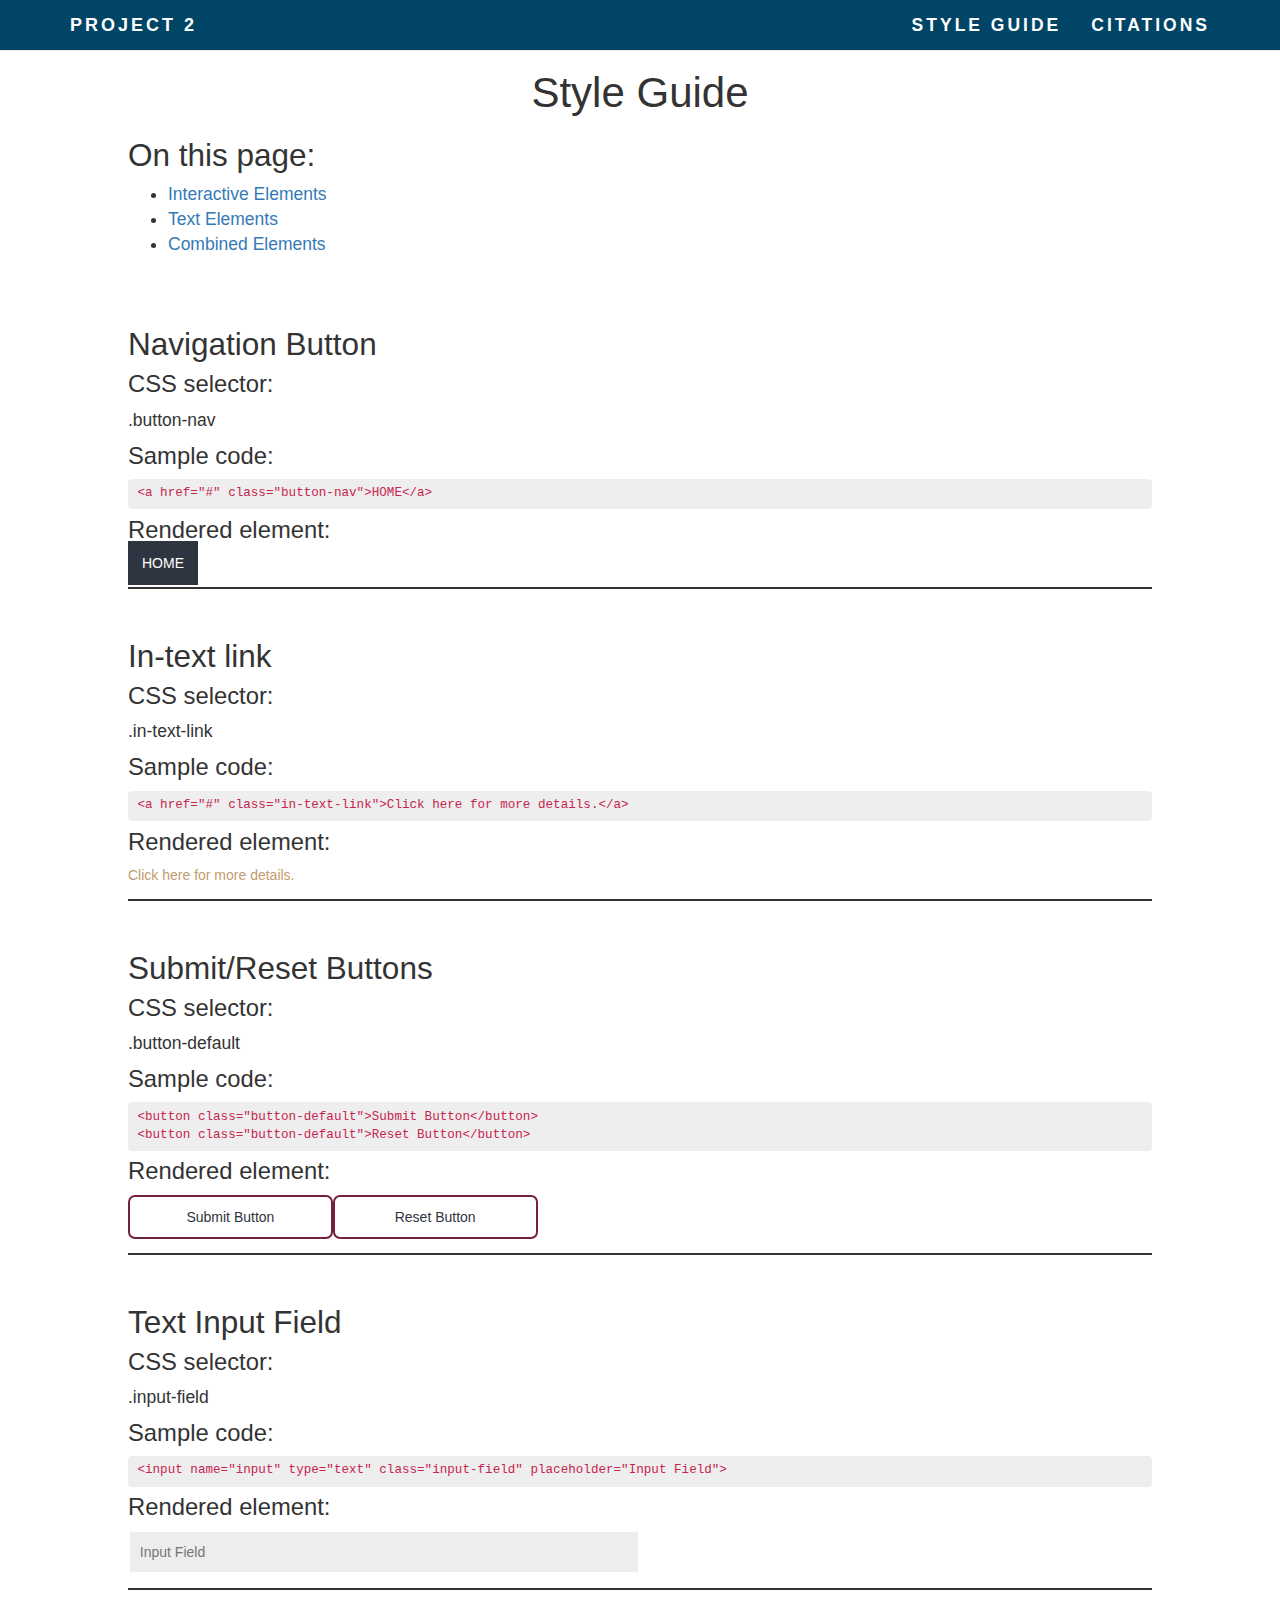
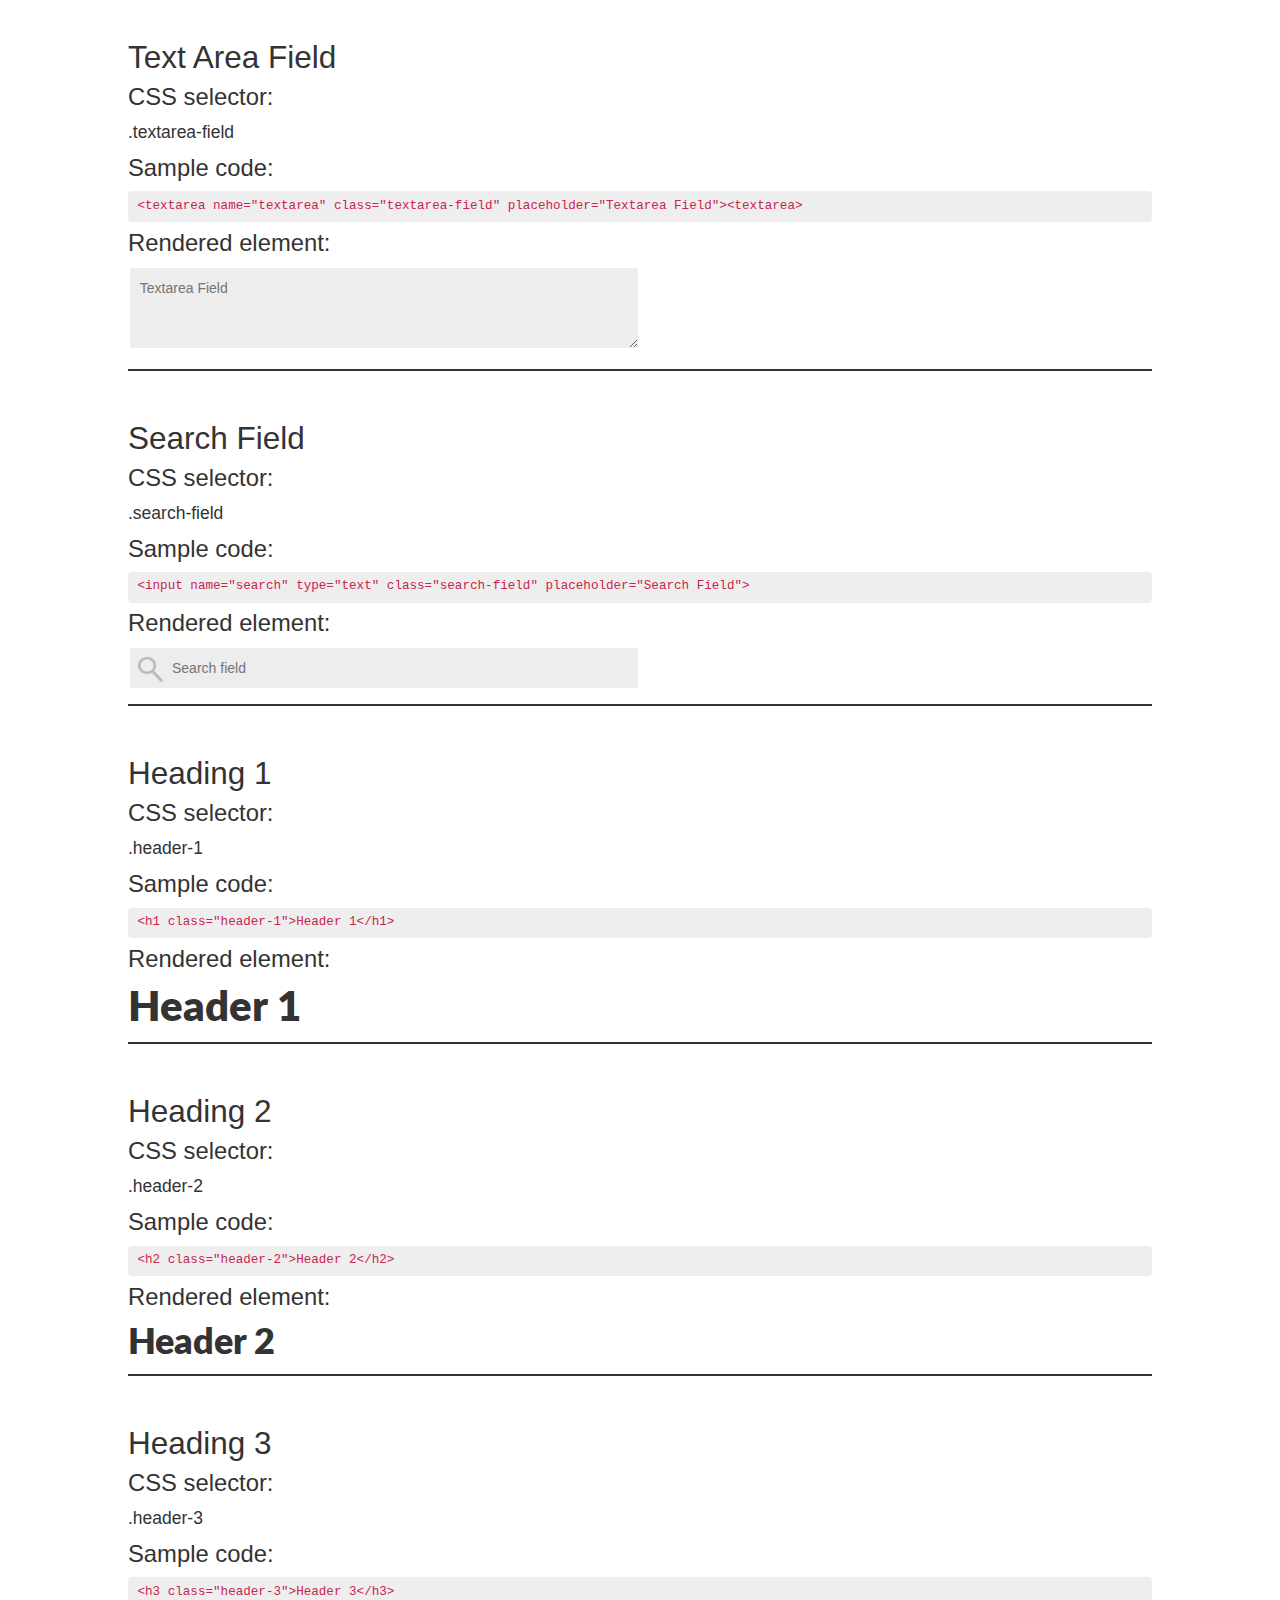
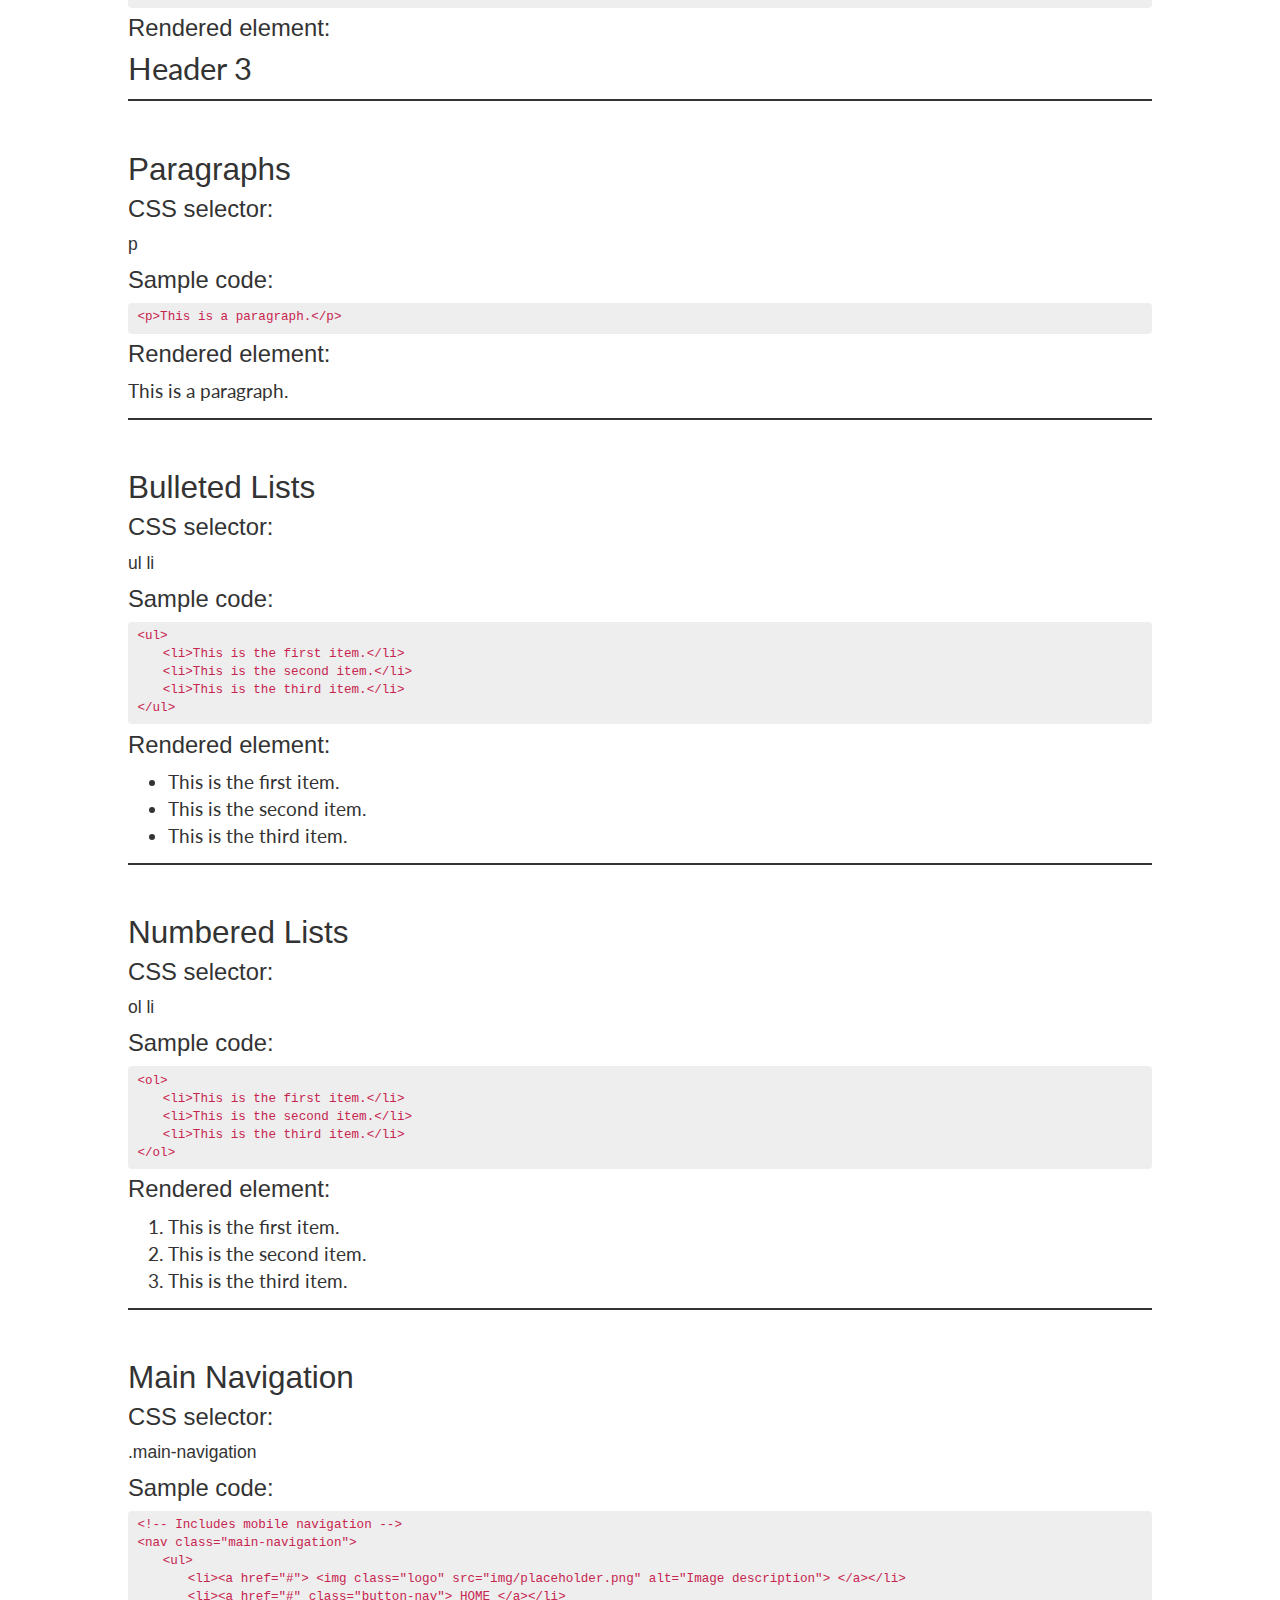
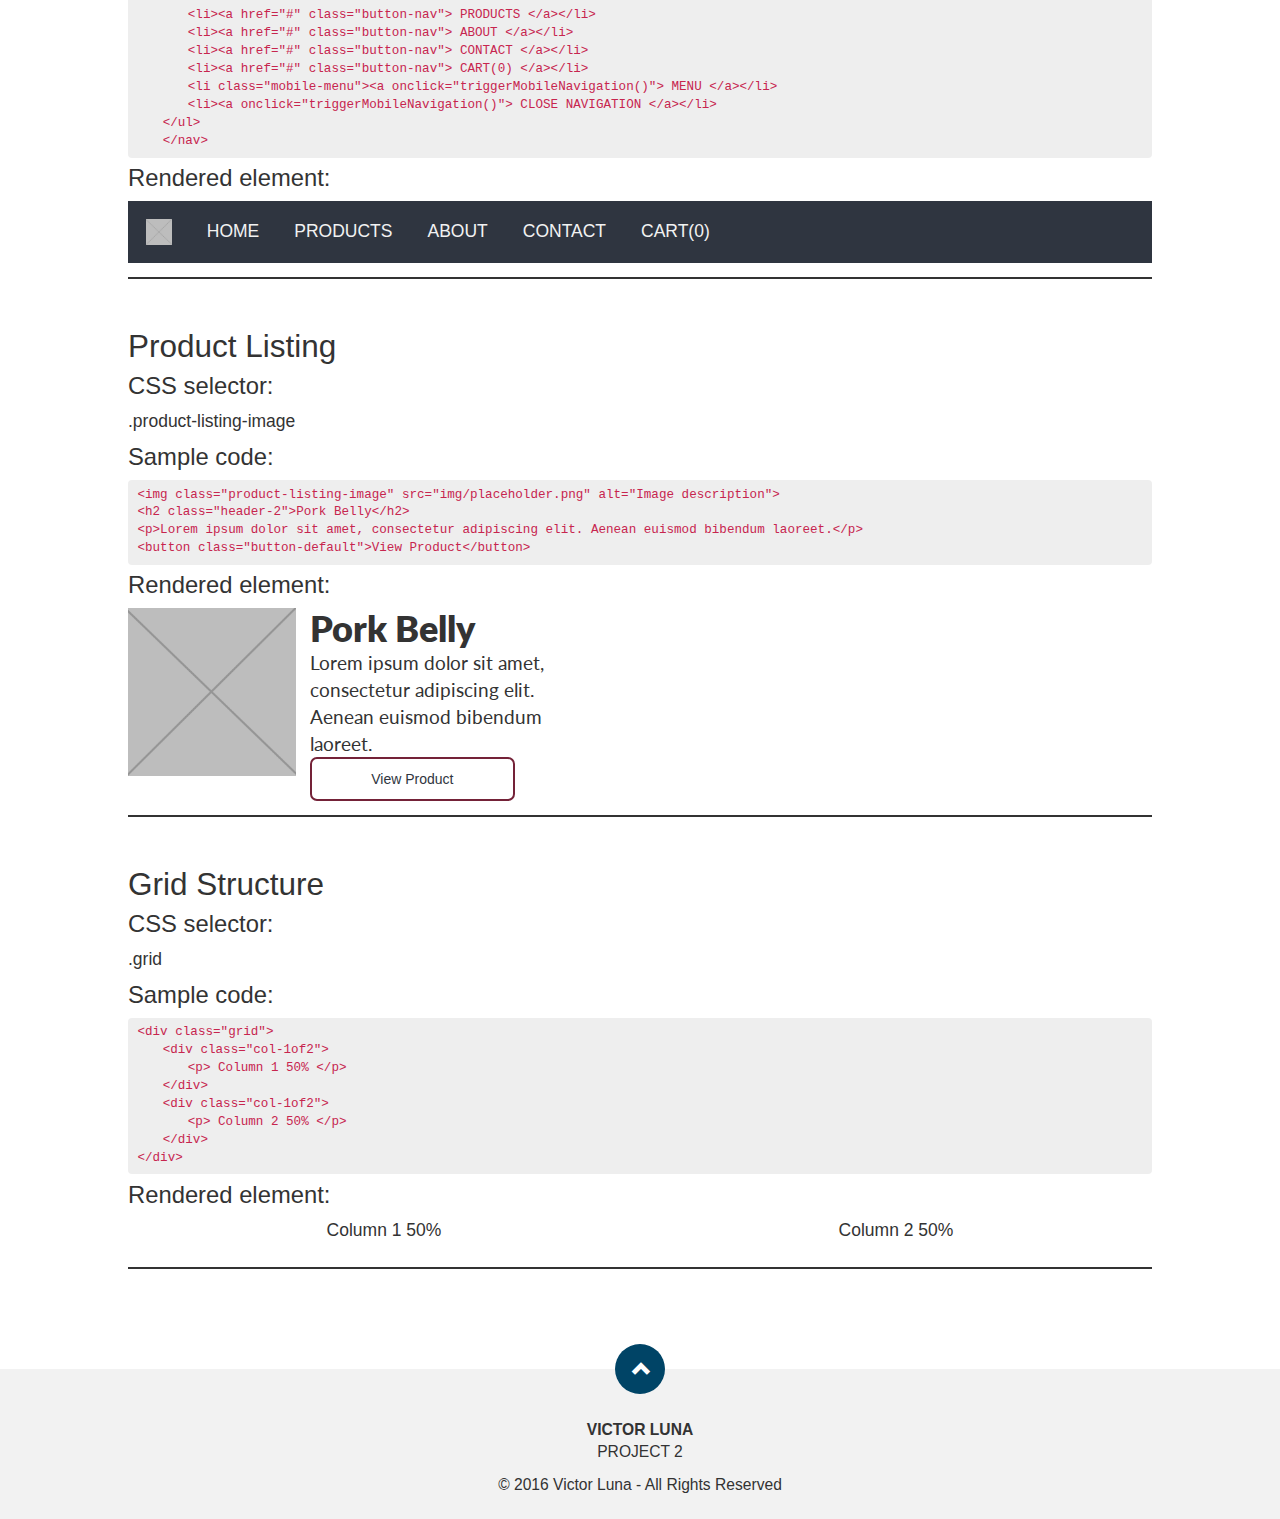
==== style-guide-and-citations/index.html @ 55d24f1a "Set up the environment + divide styleguide and citations from actual website" ====
<!DOCTYPE html>
<html lang="en">
    <head>
        <meta charset="UTF-8">
        <meta name="viewport" content="width=device-width, initial-scale=1.0">
        <meta name="description" content="Style Guide for IAT339 Project 1">
        <title> Project 1 | Style Guide </title>
        <link rel="shortcut icon" href="img/victor-luna.png">
        <meta http-equiv="X-UA-Compatible" content="IE=edge">
        <meta name="viewport" content="width=device-width, initial-scale=1">

        <link rel="stylesheet" href="css/normalize.css"> 
        <link rel="stylesheet" href="css/grid.css">
        <link rel="stylesheet" href="css/bootstrap.css">
        <link rel="stylesheet" href="css/bootstrap.min.css">
        <link rel="stylesheet" href="css/main.css">
        
        <link href='https://fonts.googleapis.com/css?family=Lato:400,300,800' rel='stylesheet' type='text/css'>
    </head>

    <body id="page-top" data-spy="scroll" data-target=".navbar-fixed-top">

        <nav class="navbar navbar-default navbar-fixed-top" id="slide-nav">
            <div class="container">
                <div class="navbar-header">
                    <a class="navbar-toggle"> 
                        <span class="icon-bar"></span>
                        <span class="icon-bar"></span>
                        <span class="icon-bar"></span>
                        <span class="icon-title">MENU</span>
                    </a>
                    <a class="navbar-brand" href="../index.html">PROJECT 2</a>
                </div>

                <div id="navigation">
                    <div id="slidemenu">
                        <ul class="nav navbar-nav navbar-right">
                            <li>
                                <a href="index.html">STYLE GUIDE</a>
                            </li>
                            <li>
                                <a href="citations.html">CITATIONS</a>
                            </li>
                        </ul>
                    </div>
                </div>
            </div>
        </nav>
        <h1 class="title"> Style Guide </h1>
        <section id="sub-navigation">
            <h2> On this page: </h2>
            <ul>
                <li> <a href="#interactive-elements" class="page-scroll">Interactive Elements</a> </li>
                <li> <a href="#text-elements" class="page-scroll">Text Elements</a> </li>
                <li> <a href="#combined-elements" class="page-scroll">Combined Elements</a> </li>
            </ul>
        </section>

         <!-- INTERACTIVE ELEMENTS SECTION // -->
        <section id="interactive-elements">

            <!-- Default Button styling section -->
            <section>
                <h2>Navigation Button</h2>
                <h3>CSS selector:</h3>
                <p>.button-nav</p>
                <h3>Sample code:</h3>
                <code>&lt;a href="#" class="button-nav"&gt;HOME&lt;/a&gt;</code>
                <h3>Rendered element:</h3>
                <a class="button-nav" href="#">HOME</a>
            </section>

            <section>
                <h2>In-text link</h2>
                <h3>CSS selector:</h3>
                <p>.in-text-link</p>
                <h3>Sample code:</h3>
                <code>&lt;a href="#" class="in-text-link"&gt;Click here for more details.&lt;/a&gt;</code>
                <h3>Rendered element:</h3>
                <a href="" class="in-text-link">Click here for more details.</a>
            </section>

            <section>
                <h2>Submit/Reset Buttons</h2>
                <h3>CSS selector:</h3>
                <p>.button-default</p>
                <h3>Sample code:</h3>
                <code>&lt;button class="button-default"&gt;Submit Button&lt;/button&gt;<br>
                &lt;button class="button-default"&gt;Reset Button&lt;/button&gt;</code>
                <h3>Rendered element:</h3>
                <button class="button-default">Submit Button</button><button class="button-default">Reset Button</button>
            </section>

            <section>
                <h2>Text Input Field</h2>
                <h3>CSS selector:</h3>
                <p>.input-field</p>
                <h3>Sample code:</h3>
                <code>&lt;input name="input" type="text" class="input-field" placeholder="Input Field"&gt;</code>
                <h3>Rendered element:</h3>
                <input type="text" class="input-field" placeholder="Input Field" />
            </section>

            <section>
                <h2>Text Area Field</h2>
                <h3>CSS selector:</h3>
                <p>.textarea-field</p>
                <h3>Sample code:</h3>
                <code>&lt;textarea name="textarea" class="textarea-field" placeholder="Textarea Field"&gt;&lt;textarea&gt;</code>
                <h3>Rendered element:</h3>
                <textarea class="textarea-field" id="comment" placeholder="Textarea Field"></textarea>
            </section>
            
            <section>
                <h2>Search Field</h2>
                <h3>CSS selector:</h3>
                <p>.search-field</p>
                <h3>Sample code:</h3>
                <code>&lt;input name="search" type="text" class="search-field" placeholder="Search Field"&gt;</code>
                <h3>Rendered element:</h3>
                <input class="search-field" type="text" name="search" placeholder="Search field">
            </section>
        </section>
        <!-- // INTERACTIVE ELEMENTS SECTION -->

        <!-- TEXT ELEMENTS SECTION // -->
        <section id="text-elements">
            <section>
                <h2>Heading 1</h2>
                <h3>CSS selector:</h3>
                <p>.header-1</p>
                <h3>Sample code:</h3>
                <code>&lt;h1 class="header-1"&gt;Header 1&lt;/h1&gt;</code>
                <h3>Rendered element:</h3>
                <h1 class="header-1">Header 1</h1>
            </section>
            
            <section>
                <h2>Heading 2</h2>
                <h3>CSS selector:</h3>
                <p>.header-2</p>
                <h3>Sample code:</h3>
                <code>&lt;h2 class="header-2"&gt;Header 2&lt;/h2&gt;</code>
                <h3>Rendered element:</h3>
                <h2 class="header-2">Header 2</h2>
            </section>
            
            <section>
                <h2>Heading 3</h2>
                <h3>CSS selector:</h3>
                <p>.header-3</p>
                <h3>Sample code:</h3>
                <code>&lt;h3 class="header-3"&gt;Header 3&lt;/h3&gt;</code>
                <h3>Rendered element:</h3>
                <h3 class="header-3">Header 3</h3>
            </section>

            <section>
                <h2>Paragraphs</h2>
                <h3>CSS selector:</h3>
                <p>p</p>
                <h3>Sample code:</h3>
                <code>&lt;p&gt;This is a paragraph.&lt;/p&gt;</code>
                <h3>Rendered element:</h3>
                <p class="p">This is a paragraph.</p>
            </section>

            <section>
                <h2>Bulleted Lists</h2>
                <h3>CSS selector:</h3>
                <p>ul li</p>
                <h3>Sample code:</h3>
                <code>&lt;ul&gt;<br><span class="indentation"></span>&lt;li&gt;This is the first item.&lt;/li&gt;<br>
                <span class="indentation"></span>&lt;li&gt;This is the second item.&lt;/li&gt;<br>
                <span class="indentation"></span>&lt;li&gt;This is the third item.&lt;/li&gt;<br>&lt;/ul&gt;</code>
                <h3>Rendered element:</h3>
                <ul class="ul">
                    <li>This is the first item.</li>
                    <li>This is the second item.</li>
                    <li>This is the third item.</li>
                </ul>
            </section>

            <section>
                <h2>Numbered Lists</h2>
                <h3>CSS selector:</h3>
                <p>ol li</p>
                <h3>Sample code:</h3>
                <code>&lt;ol&gt;<br><span class="indentation"></span>&lt;li&gt;This is the first item.&lt;/li&gt;<br>
                <span class="indentation"></span>&lt;li&gt;This is the second item.&lt;/li&gt;<br>
                <span class="indentation"></span>&lt;li&gt;This is the third item.&lt;/li&gt;<br>&lt;/ol&gt;</code>
                <h3>Rendered element:</h3>
                <ol class="ol">
                    <li>This is the first item.</li>
                    <li>This is the second item.</li>
                    <li>This is the third item.</li>
                </ol>
            </section>
        </section>
        <!-- // TEXT ELEMENTS SECTION -->

        <!-- COMBINED ELEMENTS SECTION // -->
        <section id="combined-elements">
            <section>
                <h2>Main Navigation</h2>
                <h3>CSS selector:</h3>
                <p>.main-navigation</p>
                <h3>Sample code:</h3>
                <code>
                    &lt;!-- Includes mobile navigation --&gt;<br>
                    &lt;nav class="main-navigation"&gt;<br>
                    <span class="indentation"></span>&lt;ul&gt;<br>
                    <span class="indentation"></span><span class="indentation"></span>&lt;li&gt;&lt;a href="#"&gt; &lt;img class="logo" src="img/placeholder.png" alt="Image description"&gt; &lt;/a&gt;&lt;/li&gt;<br>
                    <span class="indentation"></span><span class="indentation"></span>&lt;li&gt;&lt;a href="#" class="button-nav"&gt; HOME &lt;/a&gt;&lt;/li&gt;<br>
                    <span class="indentation"></span><span class="indentation"></span>&lt;li&gt;&lt;a href="#" class="button-nav"&gt; PRODUCTS &lt;/a&gt;&lt;/li&gt;<br>
                    <span class="indentation"></span><span class="indentation"></span>&lt;li&gt;&lt;a href="#" class="button-nav"&gt; ABOUT &lt;/a&gt;&lt;/li&gt;<br>
                    <span class="indentation"></span><span class="indentation"></span>&lt;li&gt;&lt;a href="#" class="button-nav"&gt; CONTACT &lt;/a&gt;&lt;/li&gt;<br>
                    <span class="indentation"></span><span class="indentation"></span>&lt;li&gt;&lt;a href="#" class="button-nav"&gt; CART(0) &lt;/a&gt;&lt;/li&gt;<br>
                    <span class="indentation"></span><span class="indentation"></span>&lt;li class="mobile-menu"&gt;&lt;a onclick="triggerMobileNavigation()"&gt; MENU &lt;/a&gt;&lt;/li&gt;<br>
                    <span class="indentation"></span><span class="indentation"></span>&lt;li&gt;&lt;a onclick="triggerMobileNavigation()"&gt; CLOSE NAVIGATION &lt;/a&gt;&lt;/li&gt;<br>
                    <span class="indentation"></span>&lt;/ul&gt;<br>
                    <span class="indentation"></span>&lt;/nav&gt;
                </code>
                <h3>Rendered element:</h3>
                <nav class="main-navigation">
                    <ul>
                        <li><a href="#"><img class="logo" src="img/placeholder.png" alt="Grey box with cross in the middle showing that it is a placeholder image"></a></li>
                        <li><a href="#">HOME</a></li>
                        <li><a href="#">PRODUCTS</a></li>
                        <li><a href="#">ABOUT</a></li>
                        <li><a href="#">CONTACT</a></li>
                        <li><a href="#">CART(0)</a></li>
                        <li class="mobile-menu"><a onclick="triggerMobileNavigation()">MENU</a></li>
                        <li><a onclick="triggerMobileNavigation()">CLOSE NAVIGATION</a></li>
                    </ul>
                </nav>
            </section>

            <section>
                <h2>Product Listing</h2>
                <h3>CSS selector:</h3>
                <p>.product-listing-image </p>
                <h3>Sample code:</h3>
                <code>
                &lt;img class="product-listing-image" src="img/placeholder.png" alt="Image description"&gt;<br>
                &lt;h2 class="header-2"&gt;Pork Belly&lt;/h2&gt;<br>
                &lt;p&gt;Lorem ipsum dolor sit amet, consectetur adipiscing elit. Aenean euismod bibendum laoreet.&lt;/p&gt;<br>
                &lt;button class="button-default"&gt;View Product&lt;/button&gt;
                </code>
                <h3>Rendered element:</h3>
                <img class="product-listing-image" src="img/placeholder.png" alt="Grey box with cross in the middle showing that it is a placeholder image">
                <h2 class="header-2">Pork Belly</h2>
                <p class="p">Lorem ipsum dolor sit amet, consectetur adipiscing elit. Aenean euismod bibendum laoreet.</p>
                <button class="button-default">View Product</button>
            </section>

            <section>
                <h2>Grid Structure</h2>
                <h3>CSS selector:</h3>
                <p>.grid </p>
                <h3>Sample code:</h3>
                <code>
                    &lt;div class="grid"&gt;<br>
                    <span class="indentation"></span>&lt;div class="col-1of2"&gt;<br>
                    <span class="indentation"></span><span class="indentation"></span>&lt;p&gt; Column 1 50% &lt;/p&gt;<br>
                    <span class="indentation"></span>&lt;/div&gt;<br>
                    <span class="indentation"></span>&lt;div class="col-1of2"&gt;<br>
                    <span class="indentation"></span><span class="indentation"></span>&lt;p&gt; Column 2 50% &lt;/p&gt;<br>
                    <span class="indentation"></span>&lt;/div&gt;<br>
                    &lt;/div&gt;
                </code>
                <h3>Rendered element:</h3>
                <div class="grid">
                    <div class="col-1of2">
                        <p> Column 1 50% </p>
                    </div>
                    <div class="col-1of2">
                        <p> Column 2 50% </p>
                    </div>
                </div>
            </section>

        </section>
        <!-- // COMBINED ELEMENTS SECTION -->

        <footer>
            <a class="page-scroll" href="#page-top"><div class="round-button-circle round-button"><span class="glyphicon glyphicon-chevron-right" aria-hidden="true"></span></div></a>

            <p><strong>VICTOR LUNA</strong> <br>PROJECT 2</p> 
            <p>© 2016 Victor Luna - All Rights Reserved</p>
        </footer>
        
        <script src="lib/jquery-2.2.3.min.js"></script>
        <script src="lib/bootstrap.js"></script>
        <script src="lib/bootstrap.min.js"></script>
        <script src="lib/jquery.easing.min.js"></script>
        <script src='js/script.js'></script>
    </body>
</html>
---- style-guide-and-citations/css/grid.css ----
.grid:after {
	content: " ";
	display: block;
	clear: both;
}

*, *.after, *.before {
	-webkit-box-sizing: border-box;
	-ms-box-sizing: border-box;
	-moz-box-sizing: border-box;
	-o-box-sizing: border-box;
	box-sizing: border-box;
}

[class^='col-'] {
	float: left;
	padding: 0;
	text-align: center;
}

.col-1of2 {
	width: 50%;
}

.col-1of3 {
	width: 33.3%;
}

.col-2of3 {
	width: 66.7%;
}

.col-1of5 {
	width: 20%;
}
---- style-guide-and-citations/css/main.css ----
body {
    width: 100%;
    height: 100%;
}

html {
    width: 100%;
    height: 100%;
}

img {
    margin-right: 5%;
    margin-left: 5%;
    width: 90%;
    height: auto;
    cursor: -moz-zoom-in; 
    cursor: -webkit-zoom-in; 
    cursor: zoom-in;
    margin-bottom: 20px;
}

h1 {
    font-size: 3em;
}

h2 {
    font-size: 2.25em;
    margin-top: 0.7em;
    margin-bottom: .3em;
}

h3 {
    font-size: 1.7em;
    margin-top: 0;
    text-align: left;
}

p, ol, ul{
    font-size: 1.25em;
}

section:not([id]) {
    margin: 1em 0;
    padding: 1em 0;
    border-bottom: 0.15em solid #333;
}

section code {
    background-color: #EEE;
    padding: 0.5em 0.75em;
    margin-bottom: .6em;
    display: block;
}

.indentation {
    padding-left: 2em
}

.title {
    padding-top: 50px;
    text-align: center;
}

/* 
===================================================
=================== NAVIGATION ====================
===================================================
*/
#navigation {
    padding: 0;
}

.navbar {
    margin: 0;
    font-weight: 700;
    letter-spacing: 3px;
    background: #004466;
}

.navbar-default .navbar-brand, .navbar-default .navbar-brand:visited, .navbar-default .navbar-brand:focus  {
    color: white;
}

.navbar-default .navbar-brand:hover {
    color: #00cc99; 
}

.navbar-default .navbar-nav > li > a, .navbar-default .navbar-nav > li > a:visited, .navbar-default .navbar-nav > li > a:focus {
    color: white;
}

.navbar-default .navbar-nav > li > a:hover {
    color: #00cc99; 
}

.navbar-default .navbar-nav > .active > a, .navbar-default .navbar-nav > .active > a:focus, .navbar-default .navbar-nav > .active > a:hover {
    background: #004466;
    color: #00cc99;
}

/* == Responsive nav == */
#slide-nav .navbar-toggle {
    cursor: pointer;
    line-height: 0;
    margin: 0;
    float: left;
    width: 30px;
    height: 40px;
    padding: 15px 0 0 0;
    border: 0;
    background: transparent;
}
#slide-nav .navbar-toggle > .icon-bar {
    width: 100%;
    display: block;
    height: 3px;
    margin: 5px 0 0 0;
    background: white; 
}

.navbar-toggle .icon-bar {
    position: relative;
    margin-left: 50px;
    transition: all 500ms ease-in-out;
}

.navbar-toggle .icon-title {
    position: relative;
    top: 0px;
    color: white;
    font-size: 7px;
}

.navbar-toggle .icon-bar:nth-of-type(1) {
    top: -5px;
}

.navbar-toggle .icon-bar:nth-of-type(2) {
    top: -5px;
    visibility: visible;
    transition: opacity .5s ease-in-out;
}

.navbar-toggle .icon-bar:nth-of-type(3) {
    top: -5px;
}

.navbar-toggle.active .icon-bar:nth-of-type(1) {
    top: 6px;
    transform: rotate(45deg);
}

.navbar-toggle.active .icon-bar:nth-of-type(2) {
    opacity: 0;
}

.navbar-toggle.active .icon-bar:nth-of-type(3) {
    top: -10px;
    transform: rotate(-45deg);
}

/* 
===================================================
============= SUBNAVIGATION SECTION ===============
===================================================
*/
#sub-navigation {
    width: 80%;
    background: #fff;
    margin-right: 10%;
    margin-left: 10%;
}

/* 
===================================================
========== INTERACTIVE ELEMENTS SECTION ===========
===================================================
*/
#interactive-elements {
    width: 80%;
    padding-top: 10px;
    background: #fff;
    margin-right: 10%;
    margin-left: 10%;
}

.button-nav {
    width: 20%;
    cursor: pointer;
    background-color: #2f3540;
    color: white;
    font-size: 1em;
    padding: 1em;
    text-decoration: none;
    -webkit-transition: all .5s ease-in-out;
    -moz-transition: all 0.5s ease-in-out;
    -o-transition: all 0.5s ease-in-out;
    transition: all 0.5s ease-in-out;
}

.button-nav:hover {
    text-decoration: none;
    cursor: pointer;
    background-color: #6d7179;
    color: white;
    -webkit-transition: all .5s ease-in-out;
    -moz-transition: all 0.5s ease-in-out;
    -o-transition: all 0.5s ease-in-out;
    transition: all 0.5s ease-in-out;
}

.button-default {
    width: 20%;
    border: #742238 solid 2px;
    cursor: pointer;
    background-color: white;
    color: #2f3540;
    font-size: 14px;
    padding-top: 10px;
    padding-bottom: 10px;
    font-weight: 500;
    text-decoration: none;
    -webkit-border-radius: 7px;
    -moz-border-radius: 7px;
    -ms-border-radius: 7px;
    -o-border-radius: 7px;
    border-radius: 7px;
    -webkit-transition: all .5s ease-in-out;
    -moz-transition: all 0.5s ease-in-out;
    -o-transition: all 0.5s ease-in-out;
    transition: all 0.5s ease-in-out;
}

.button-default:hover {
    text-decoration: none;
    cursor: pointer;
    background-color: #742238;
    color: white;
    -webkit-transition: all .5s ease-in-out;
    -moz-transition: all 0.5s ease-in-out;
    -o-transition: all 0.5s ease-in-out;
    transition: all 0.5s ease-in-out;
}

.in-text-link {
    color: #c29c6e;
}

.in-text-link:hover {
    color: #876d4d;
    text-decoration: none;
}

.in-text-link:active, .in-text-link:focus {
    color: #c29c6e;
}

.input-field {
    color: #6b6b6b;
    font-weight:500;
    font-size: 1em;
    background-color: #ededed;
    padding: .7em;
    width: 50%;
    -webkit-box-sizing: border-box;
    -moz-box-sizing: border-box;
    -ms-box-sizing: border-box;
    -o-box-sizing: border-box;
    box-sizing: border-box;
    border: .2em solid white;
    -webkit-transition: all .3s ease-in-out;
    -moz-transition: all 0.3s ease-in-out;
    -o-transition: all 0.3s ease-in-out;
    transition: all 0.3s ease-in-out;
}

.input-field:focus, .input-field:hover {
    background-color: #fff;
    box-shadow: none;
    border: .2em solid #742238;
    color: #6b6b6b;
    outline: none;
    -webkit-transition: all .3s ease-in-out;
    -moz-transition: all 0.3s ease-in-out;
    -o-transition: all 0.3s ease-in-out;
    transition: all 0.3s ease-in-out;
}

.textarea-field {
    color: #6b6b6b;
    font-weight:500;
    font-size: 1em;
    background-color: #ededed;
    padding: .7em;
    width: 50%;
    height: 6em;
    resize:vertical;
    -webkit-box-sizing: border-box;
    -moz-box-sizing: border-box;
    -ms-box-sizing: border-box;
    -o-box-sizing: border-box;
    box-sizing: border-box;
    border: .2em solid white;
    -webkit-transition: all .3s ease-in-out;
    -moz-transition: all 0.3s ease-in-out;
    -o-transition: all 0.3s ease-in-out;
    transition: all 0.3s ease-in-out;
}

.textarea-field:focus, .textarea-field:hover {
    background-color: #fff;
    box-shadow: none;
    border: .2em solid #742238;
    color: #6b6b6b;
    outline: none;
    -webkit-transition: all .3s ease-in-out;
    -moz-transition: all 0.3s ease-in-out;
    -o-transition: all 0.3s ease-in-out;
    transition: all 0.3s ease-in-out;
}

.search-field {
    width: 50%;
    -webkit-box-sizing: border-box;
    -moz-box-sizing: border-box;
    -ms-box-sizing: border-box;
    -o-box-sizing: border-box;
    box-sizing: border-box;
    border: .2em solid white;
    font-size: 1em;
    background-color: #ededed;
    background-image: url('../img/search-icon.png');
    background-size: 1.75em 1.75em;
    background-position: .6em .6em; 
    background-repeat: no-repeat;
    padding: .7em 3em;
    -webkit-transition: all .3s ease-in-out;
    -moz-transition: all 0.3s ease-in-out;
    -o-transition: all 0.3s ease-in-out;
    transition: all 0.3s ease-in-out;
}

.search-field:focus, .search-field:hover {
    background-color: #fff;
    box-shadow: none;
    border: .2em solid #742238;
    color: #6b6b6b;
    outline: none;
    -webkit-transition: all .3s ease-in-out;
    -moz-transition: all 0.3s ease-in-out;
    -o-transition: all 0.3s ease-in-out;
    transition: all 0.3s ease-in-out;
}

/* 
===================================================
============== TEXT ELEMENTS SECTION ==============
===================================================
*/
#text-elements {
    width: 80%;
    background: #fff;
    margin-right: 10%;
    margin-left: 10%;
}

.header-1 {
    text-align: left;
    font-family: 'Lato', serif;
    font-weight: 800;
    font-size: 3em;
    margin: 0;
}

.header-2 {
    text-align: left;
    font-family: 'Lato', serif;
    font-weight: 800;
    font-size: 2.6em;
    margin: 0;
}

.header-3 {
    text-align: left;
    font-family: 'Lato', serif;
    font-weight: 400;
    font-size: 2.2em;
    margin: 0;
}

.p {
    text-align: left;
    font-family: 'Lato', serif;
    font-weight: 400;
    font-size: 1.35em;
    margin: 0;
}

.ul, .ol {
    text-align: left;
    font-family: 'Lato', serif;
    font-weight: 400;
    font-size: 1.35em;
    margin: 0;
}

/* 
===================================================
=========== COMBINED ELEMENTS SECTION =============
===================================================
*/
#combined-elements {
    width: 80%;
    background: #fff;
    margin-right: 10%;
    margin-left: 10%;
}

.main-navigation ul{
    list-style-type: none;
    margin: 0;
    padding: 0;
    overflow: hidden;
    background-color: #2f3540;
}

.main-navigation ul li {
    float: left;
}

.main-navigation ul li a {
    display: inline-block;
    color: #f2f2f2;
    text-align: center;
    padding: 1em;
    text-decoration: none;
    -webkit-transition: all .5s ease-in-out;
    -moz-transition: all 0.5s ease-in-out;
    -o-transition: all 0.5s ease-in-out;
    transition: all 0.5s ease-in-out;
    font-size: 1em;
}

.main-navigation ul li:last-child {
    display: none;
}

.main-navigation ul li a:hover {
    background-color: #6d7179;
    -webkit-transition: all .5s ease-in-out;
    -moz-transition: all 0.5s ease-in-out;
    -o-transition: all 0.5s ease-in-out;
    transition: all 0.5s ease-in-out;
}

.main-navigation ul li.mobile-menu {
  display: none;
}

.logo {
    width: 1.5em;
    margin: 0;
    cursor: pointer;
}

.product-listing-image {
    margin-left: 0;
    margin-right: 1em;
    margin-bottom: 0;
    float: left;
    width: 12em;
}

#combined-elements .p {
    width: 25em;
}

/* 
===================================================
================== FONT SECTION ===================
===================================================
*/
#fonts {
    width: 80%;
    background: #fff;
    padding-top: 10px;
    margin-right: 10%;
    margin-left: 10%;
}

/* 
===================================================
===================== FOOTER ======================
===================================================
*/
footer {
    margin-top: 100px;
    background: #F2F2F2;
    padding-bottom: 1em;
    font-size: 1.25rem;
    text-align: center;
}

.round-button-circle {
    position: relative;
    top: -25px;
    display: inline-block;
    width: 50px;
    height: 50px;
    line-height: 48px;
    text-align: center; 
    font-size: 14px;
    color: #ffffff;
    background: #004466;
    -webkit-border-radius: 25px;
    -moz-border-radius: 25px;
    -o-border-radius: 25px;
    border-radius: 25px;
    z-index: 2;
}

.round-button-circle:hover {
    background: #006699;
}

footer .glyphicon {
    margin-top: 15px;
    display: inline-block;
    font-size: 20px;
    color: white;
    -webkit-transform: rotate(270deg);
    -moz-transform: rotate(270deg);
    -ms-transform: rotate(270deg);
    -o-transform: rotate(270deg);
    transform: rotate(270deg);
}

/* 
===================================================
================ RESPONSIVE LAYOUT ================
===================================================
*/
@media (max-width: 49em) { 
    .navbar {
        height: 60px;
        -webkit-transition: background .5s ease-in-out,padding .5s ease-in-out;
        -moz-transition: background .5s ease-in-out,padding .5s ease-in-out;
        transition: background .5s ease-in-out,padding .5s ease-in-out;
    }

    .navbar-toggle {
        display: inline-block;
        margin-right: 10px;
    }

    .navbar-default .navbar-brand {
        padding-top: 20px;
    }

    #slide-nav .container {
        margin: 0;
        padding: 0!important;
    }

    #slide-nav .navbar-header {
        margin: 0 auto;
        padding: 0 15px;
    }

    #slide-nav .navbar.slide-active {
        position: absolute;
        width: 50%;
        top: -1px;
        z-index: 1000;
    }

    #slide-nav #slidemenu {
        background: #004466;
        left: -100%;
        width: 50%;
        min-width: 0;
        position: absolute;
        padding-left: 0;
        z-index: 2;
        top: -8px;
        margin-top: 90px;
    }

    #slide-nav #slidemenu .navbar-nav {
        min-width: 0;
        width: 50%;
        margin: 0;
        position: fixed;
    }

    #slide-nav {
        border-top: 0
    }

    #slide-nav #navbar-height-col {
        position: fixed;
        top: 60px;
        height: 100%;
        width: 50%;
        left: -50%;
        background: #004466;
    }

    .main-navigation ul li:not(:first-child) {
        display: none;
    }

    .main-navigation ul li.mobile-menu {
        float: right;
        display: inline-block;
    }

    nav.main-navigation.responsive li.mobile-menu {
        position: absolute;
        right: 0;
        top: 0;
    }

    nav.main-navigation.mobile-navigation {
        position: relative;
    }

    nav.main-navigation.mobile-navigation li {
        float: none;
        display: inline;
    }

    nav.main-navigation.mobile-navigation li a {
        display: block;
        text-align: left;
    }

    nav.main-navigation.mobile-navigation li:nth-of-type(7) {
        display: none;
    }

    nav.main-navigation.mobile-navigation li:last-child {
        display: block;
    }
}

@media (max-width: 35em) { 
    #combined-elements .p {
        width: 100%;
    }
    .button-default {
        width: 50%
    }
}
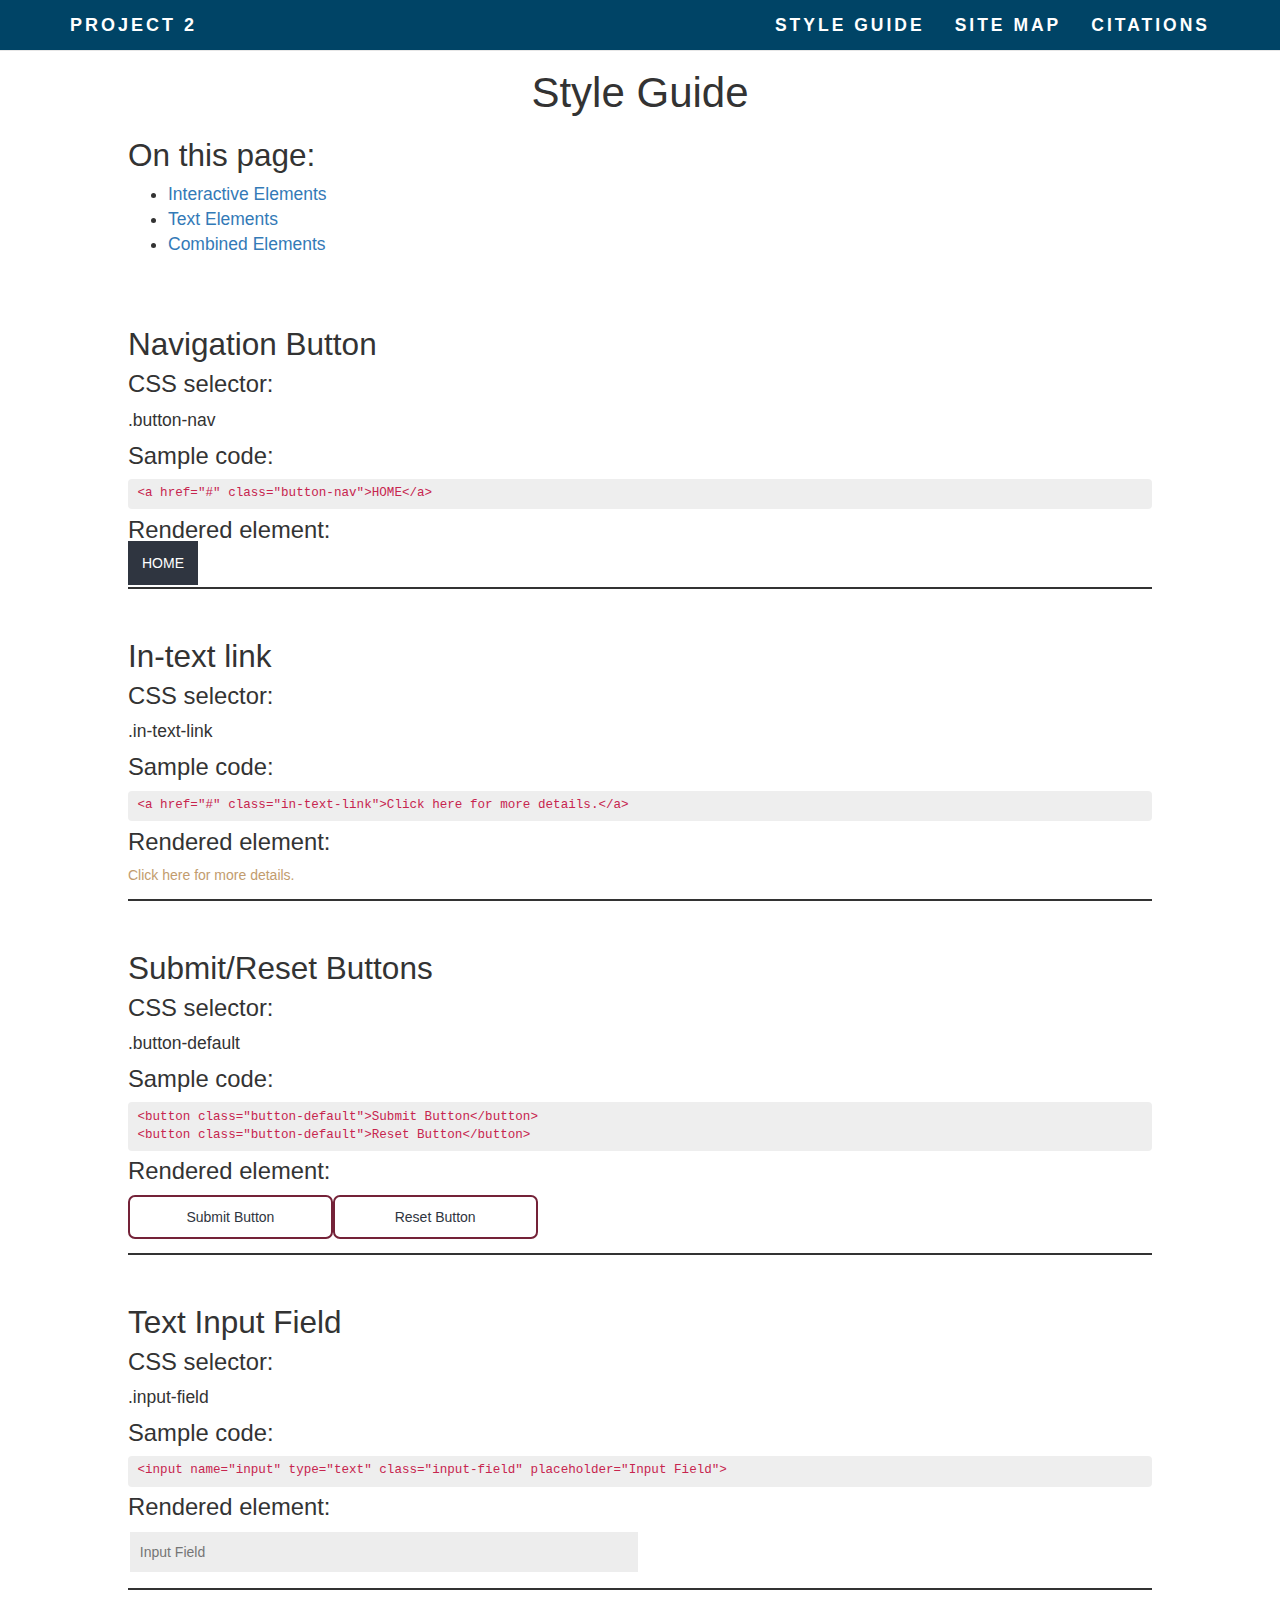
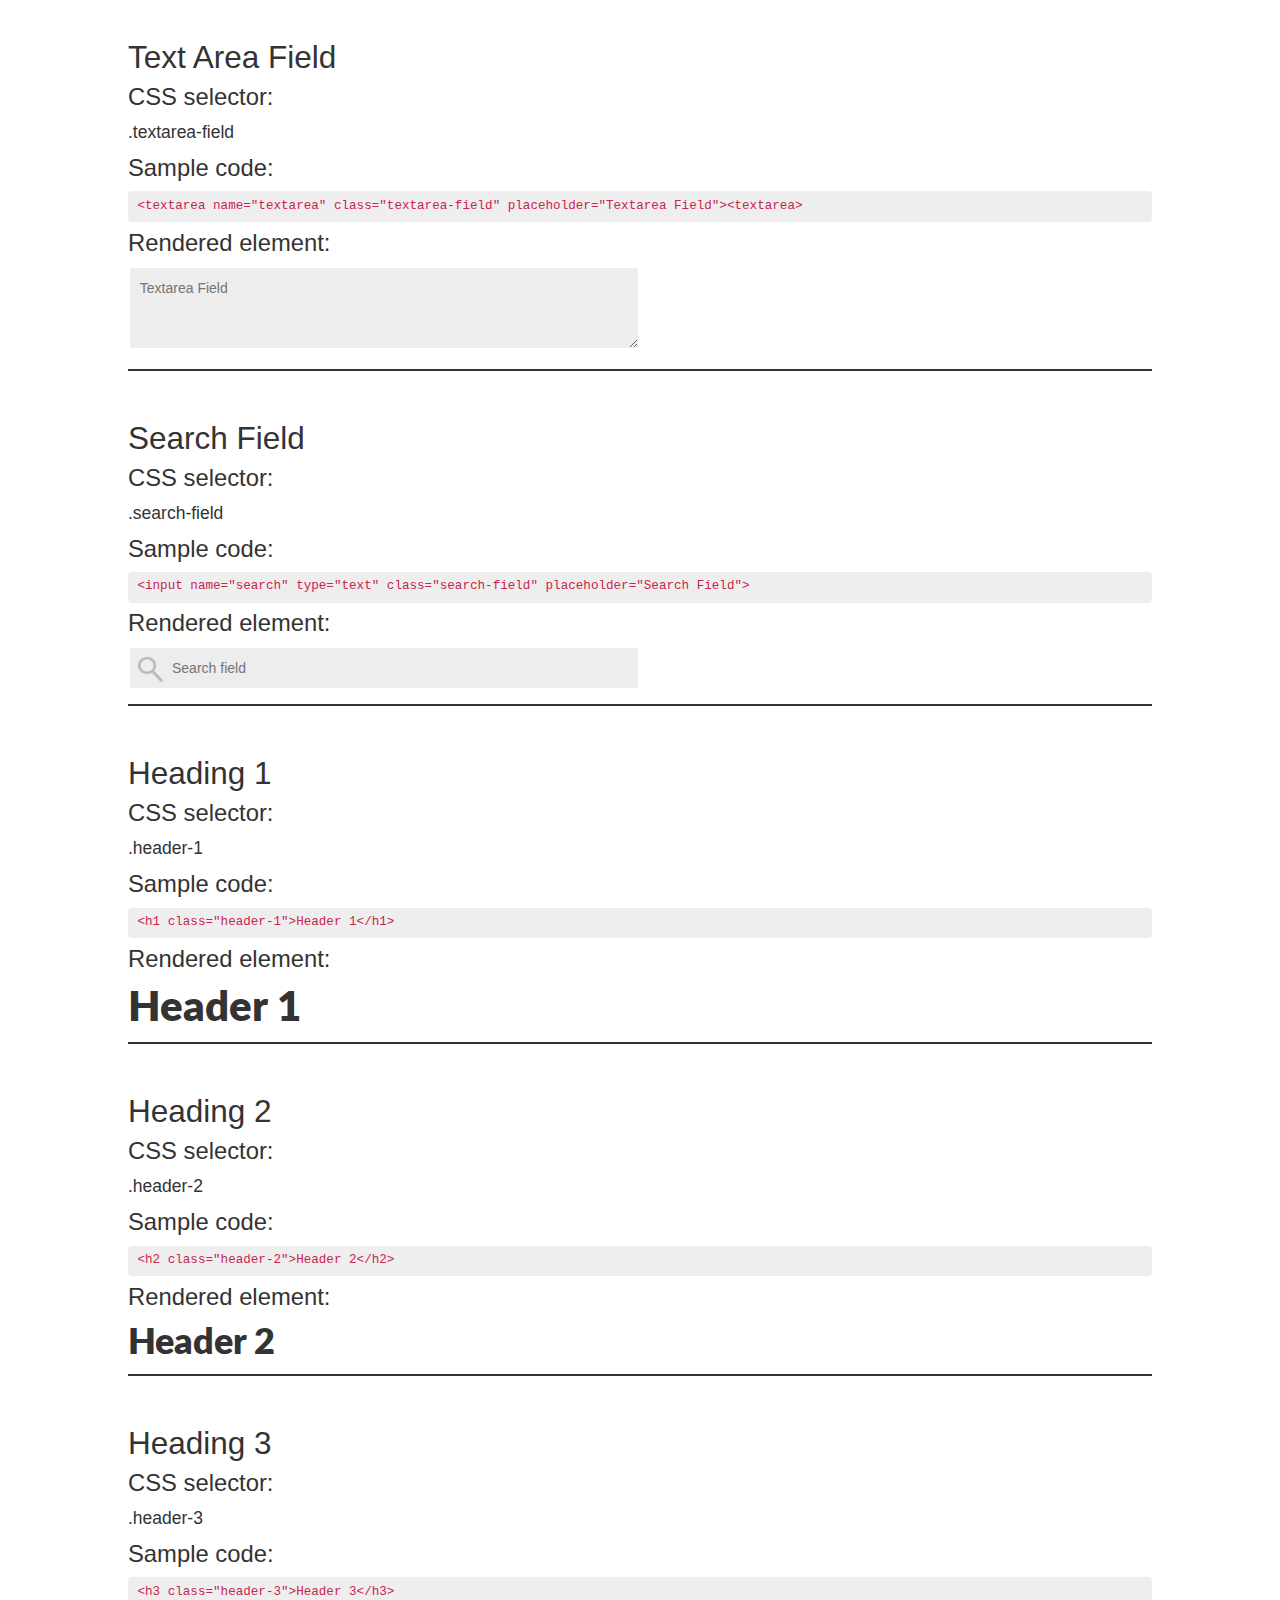
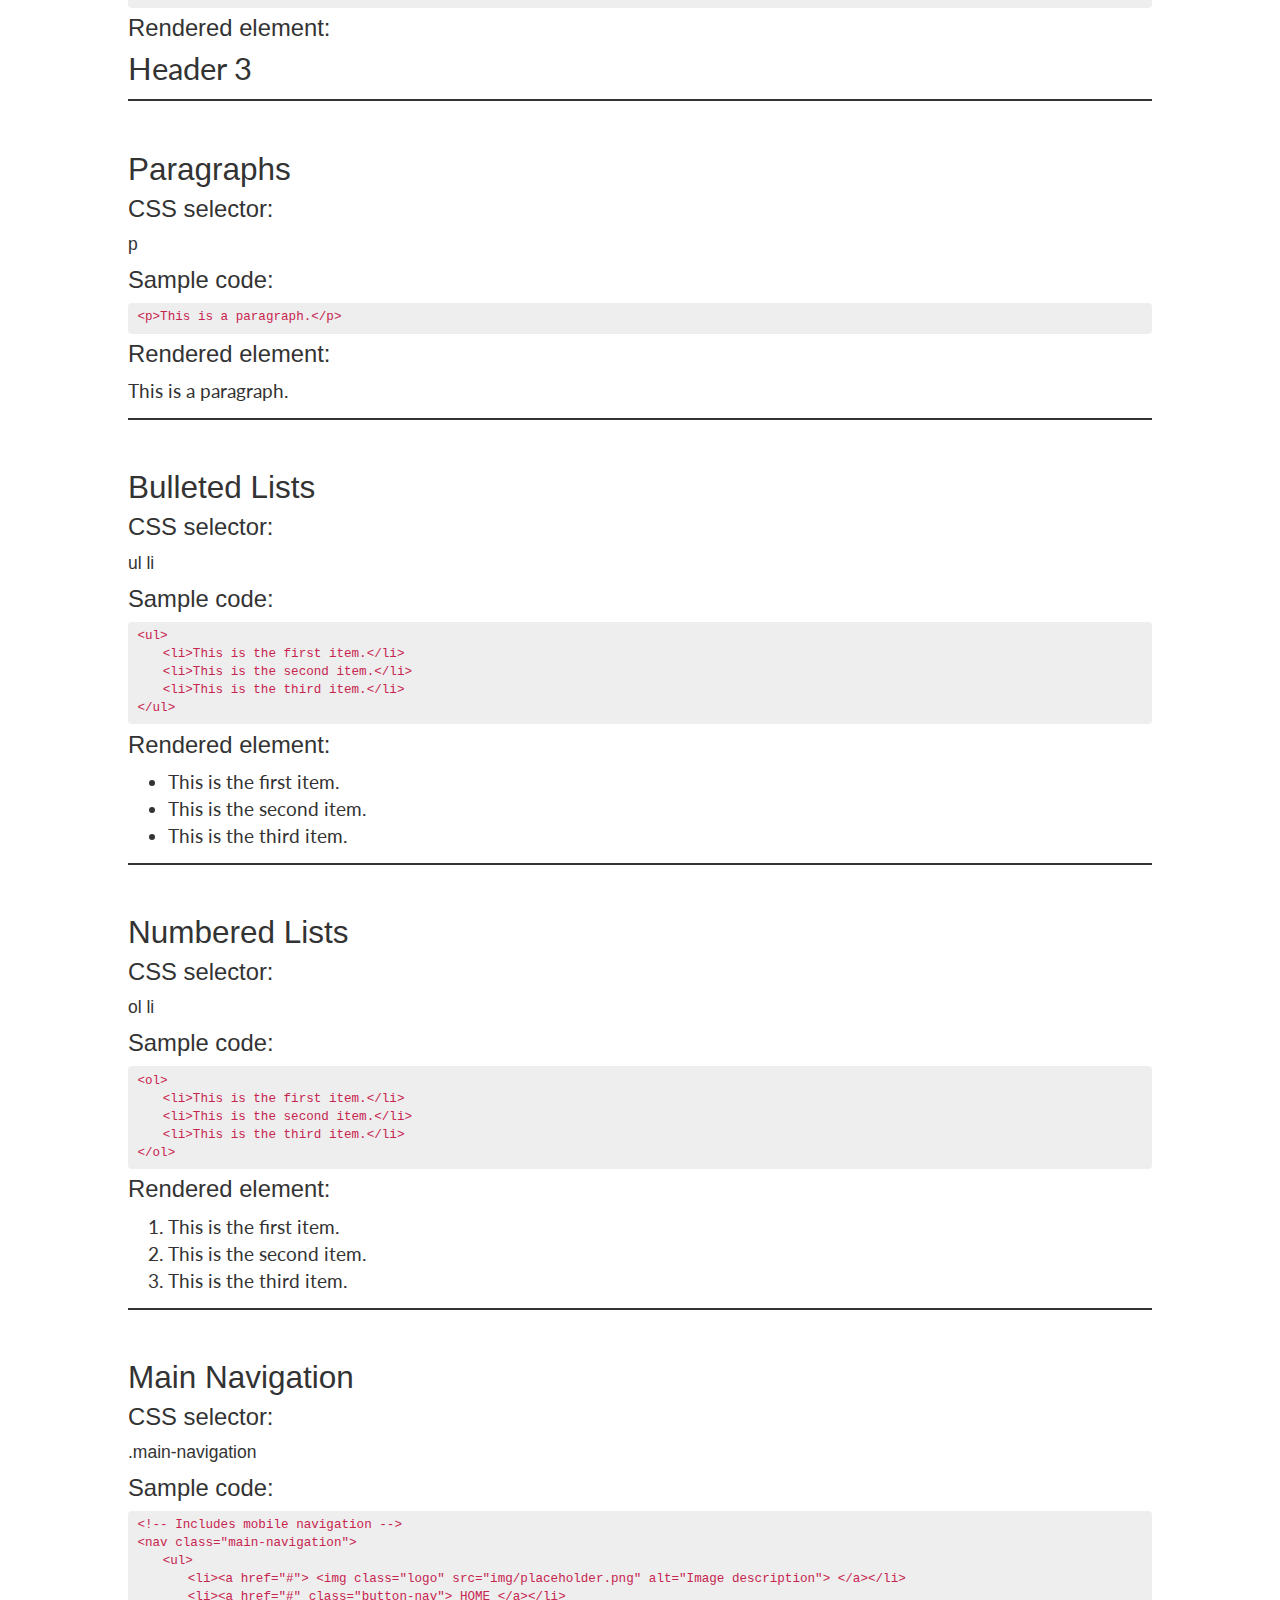
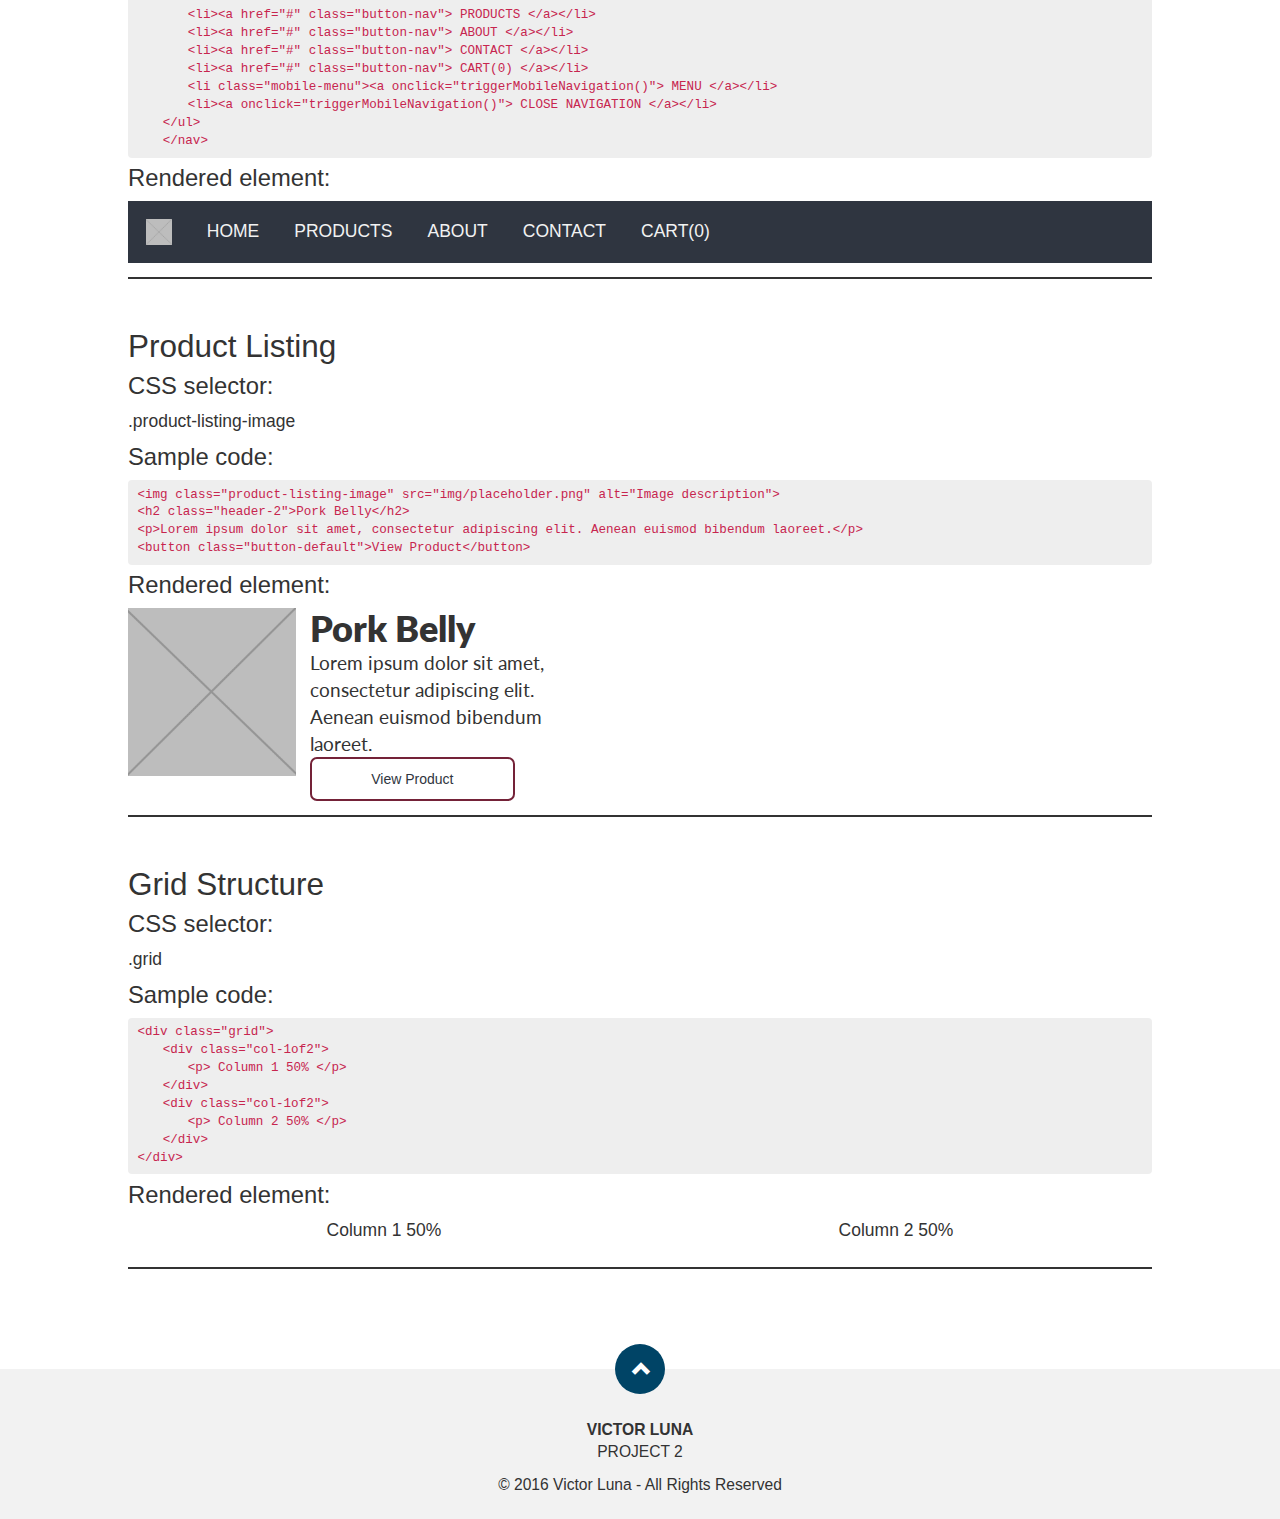
==== commit aa1c6c79: "Changed index.html to .php + added includes folder containing the footer and navigation files + chan" ====
--- a/style-guide-and-citations/index.html
+++ b/style-guide-and-citations/index.html
@@ -37,6 +37,9 @@
                         <ul class="nav navbar-nav navbar-right">
                             <li>
                                 <a href="index.html">STYLE GUIDE</a>
+                            </li>
+                            <li>
+                                <a href="Sitemap/index.html" target="_blank">SITE MAP</a>
                             </li>
                             <li>
                                 <a href="citations.html">CITATIONS</a>
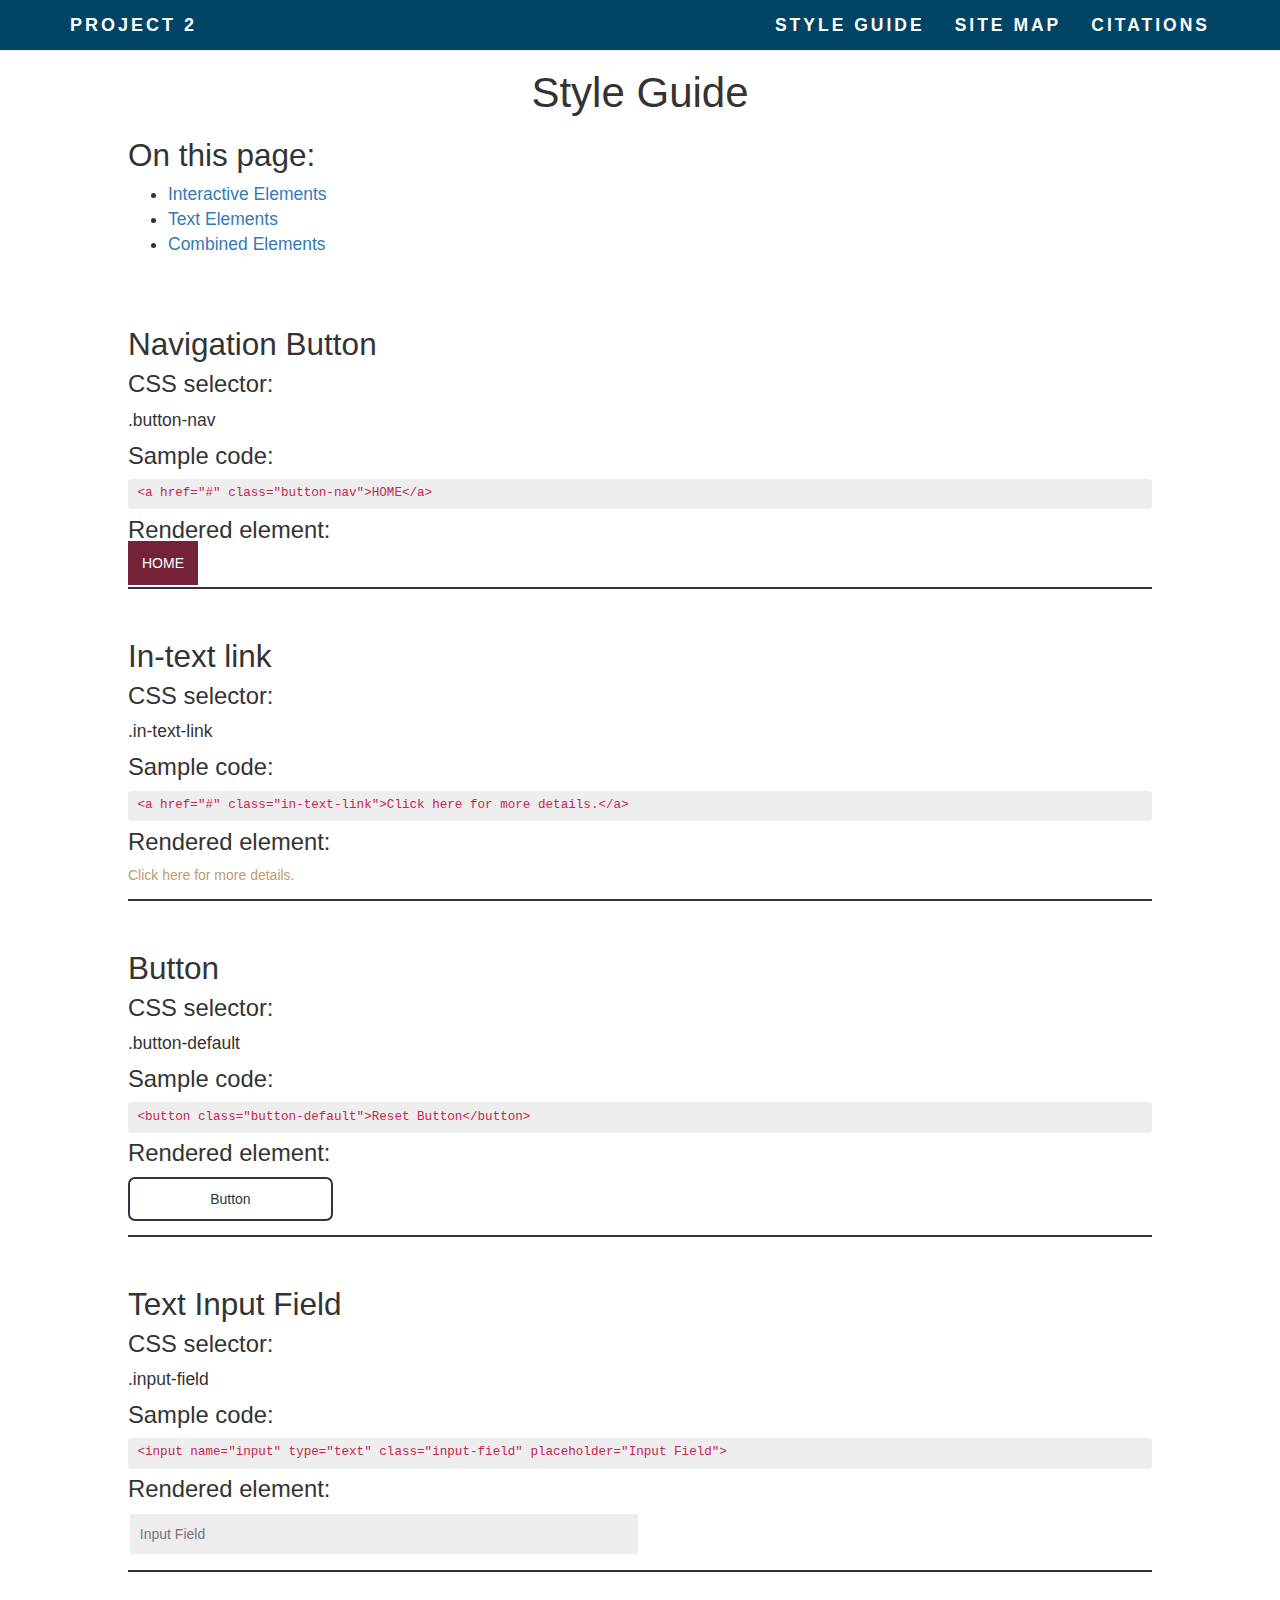
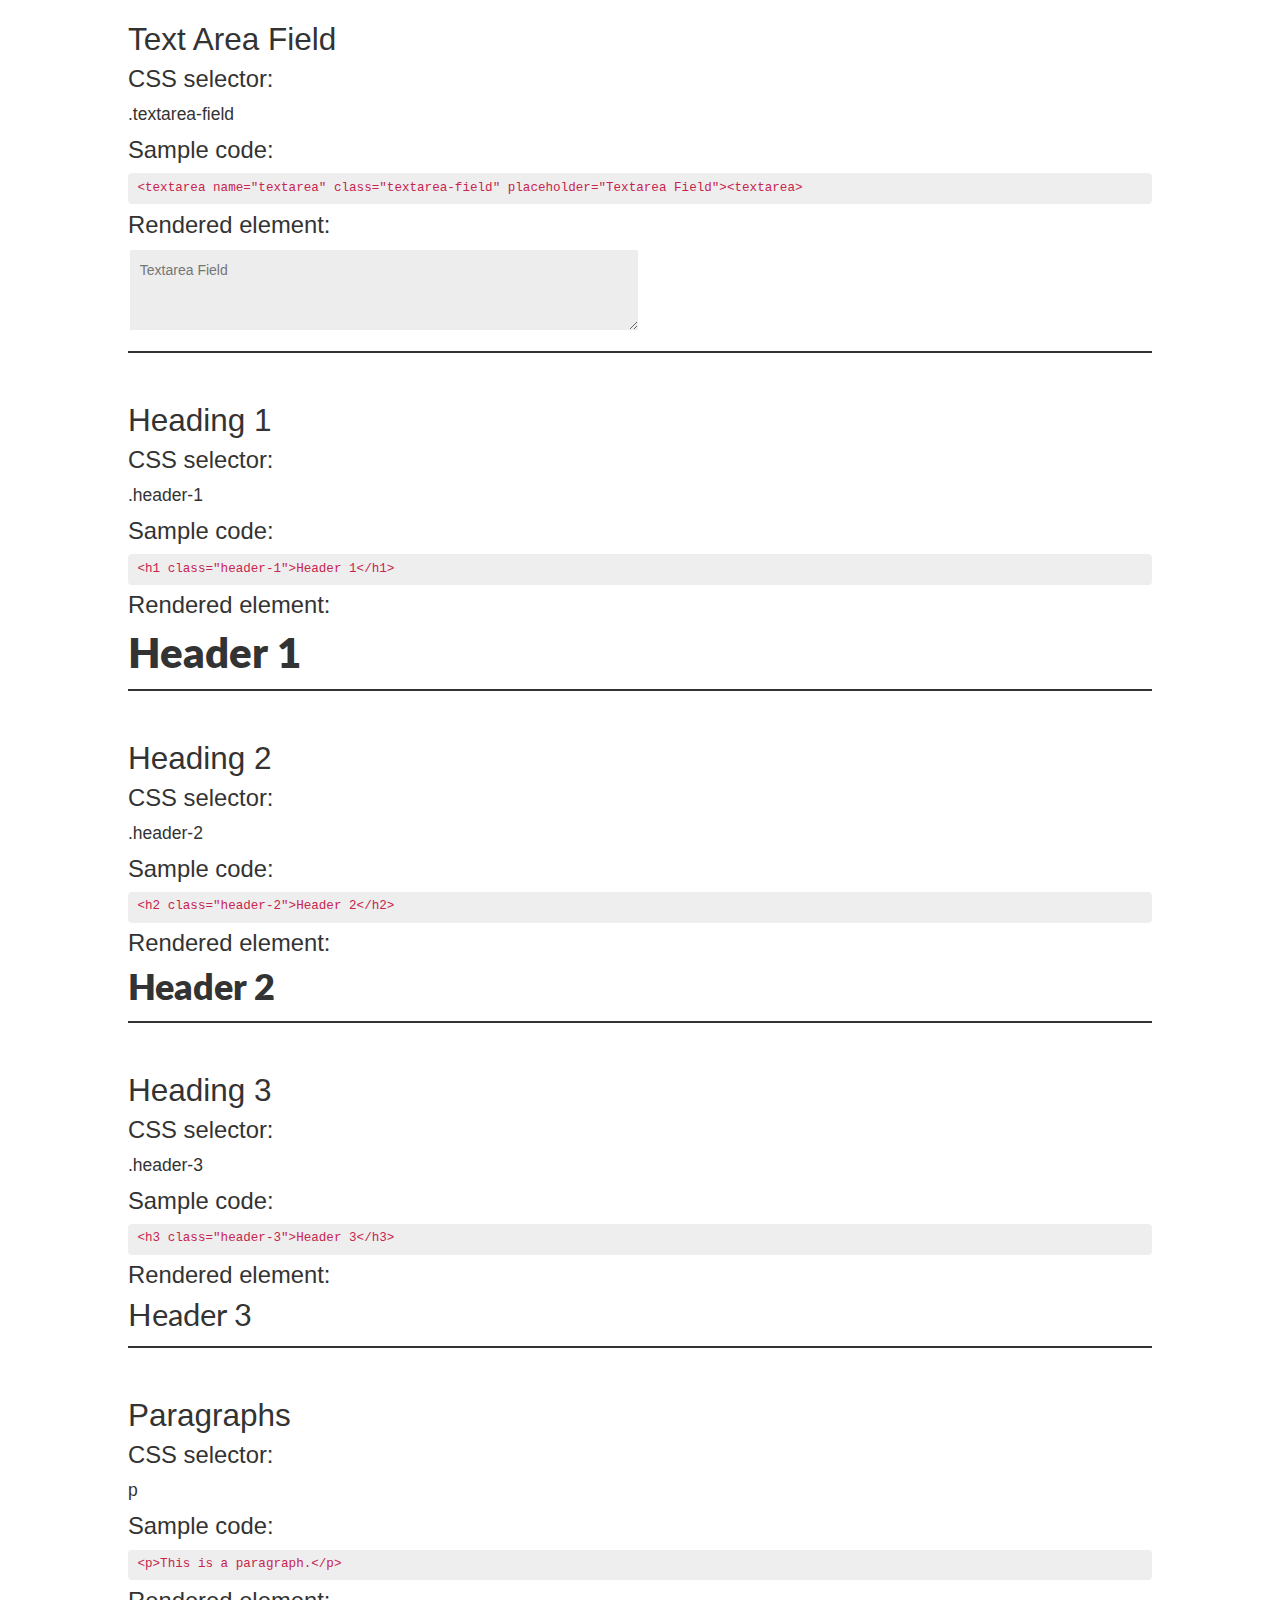
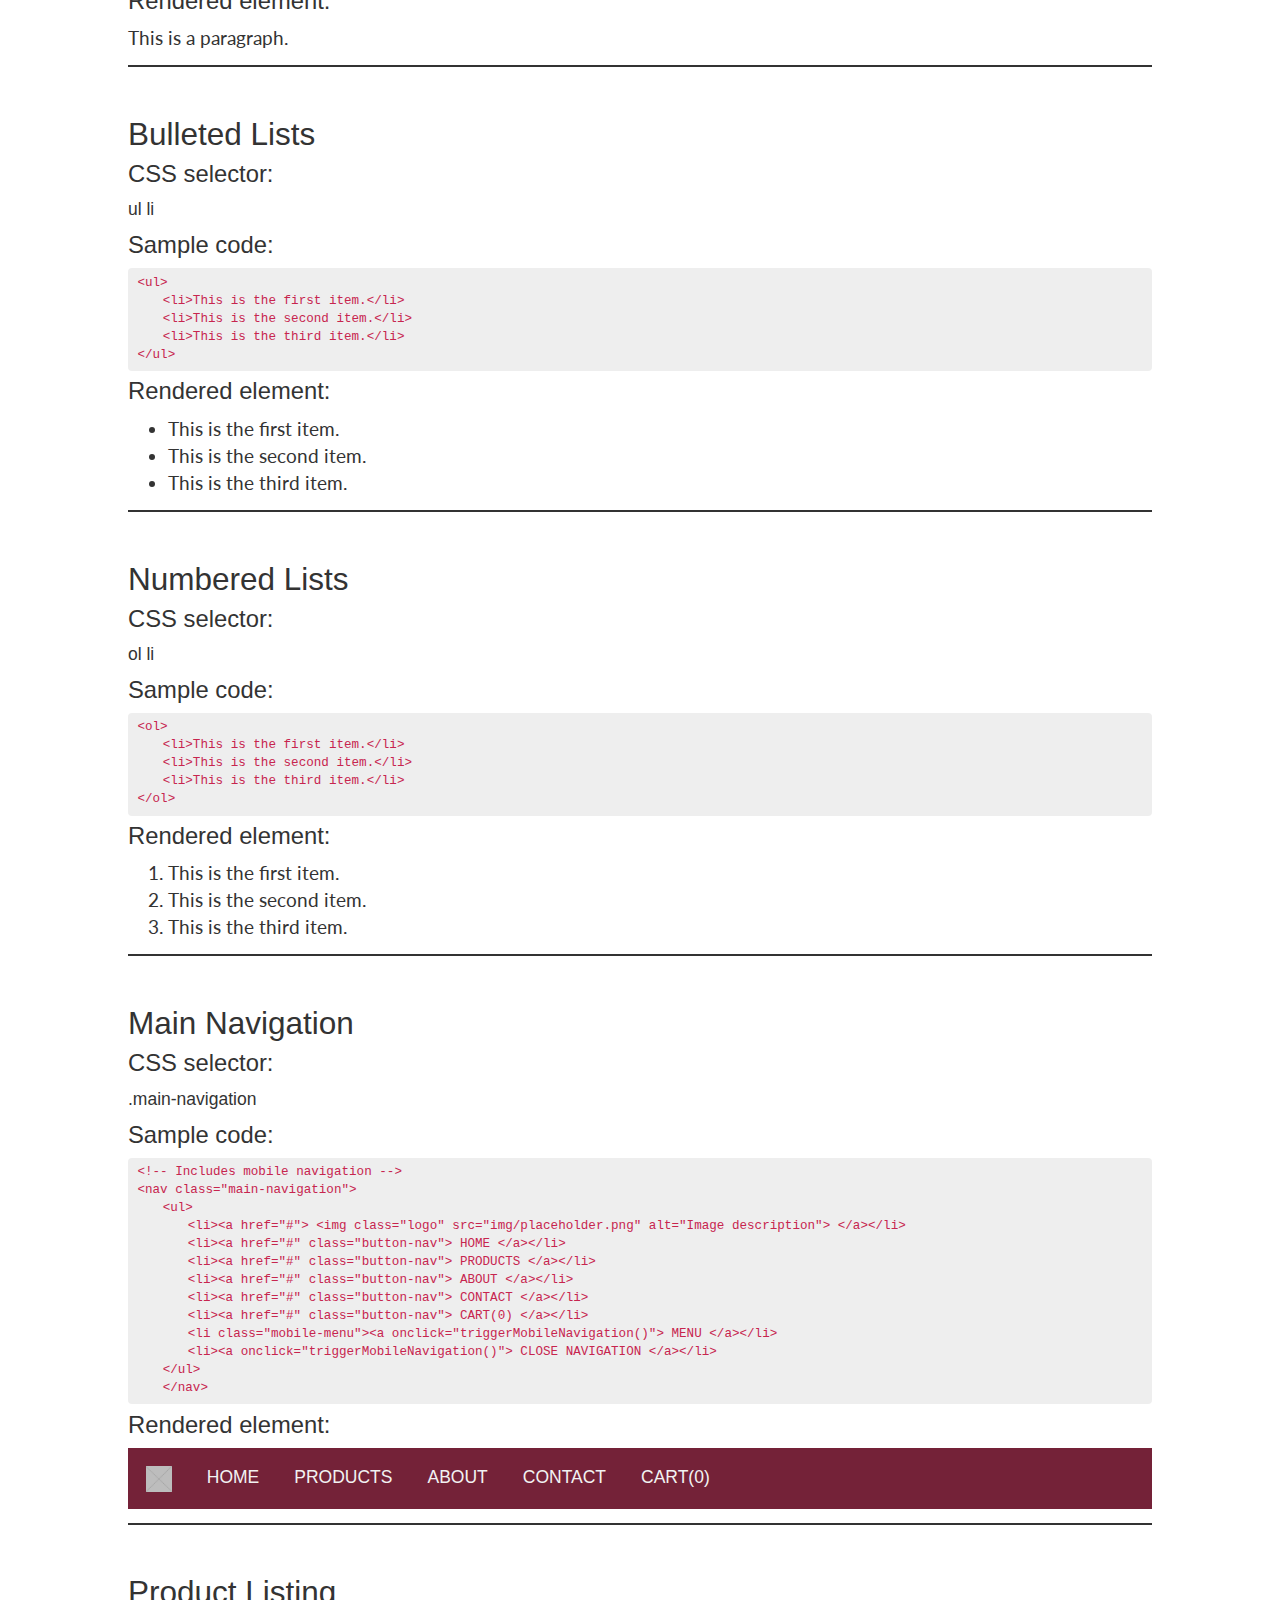
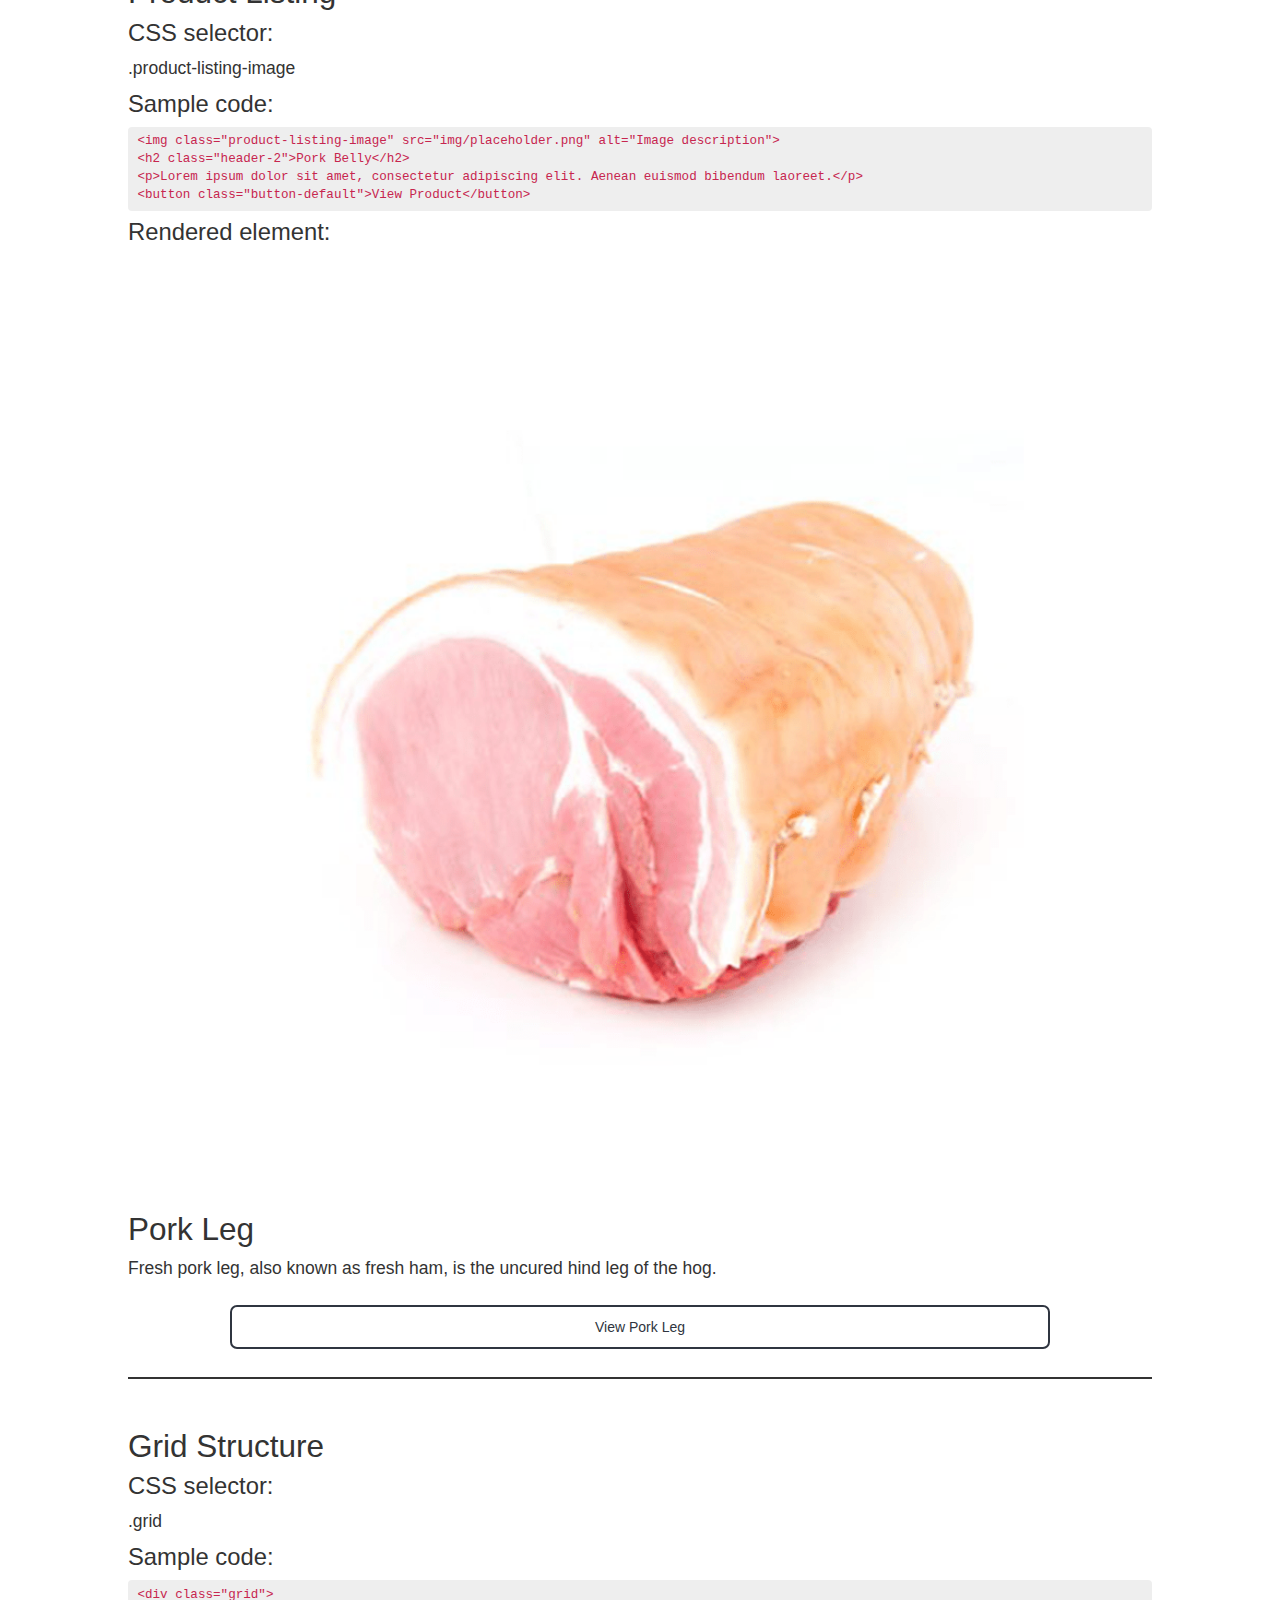
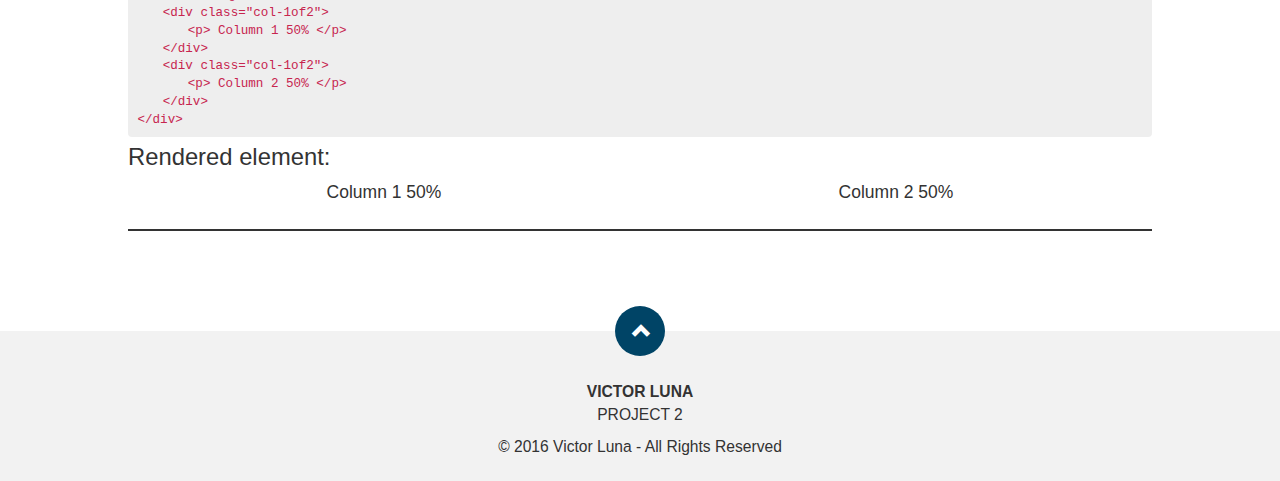
==== commit a4f7a4ba: "Finished the citations and style guide" ====
--- a/style-guide-and-citations/index.html
+++ b/style-guide-and-citations/index.html
@@ -84,14 +84,13 @@
             </section>
 
             <section>
-                <h2>Submit/Reset Buttons</h2>
+                <h2>Button</h2>
                 <h3>CSS selector:</h3>
                 <p>.button-default</p>
                 <h3>Sample code:</h3>
-                <code>&lt;button class="button-default"&gt;Submit Button&lt;/button&gt;<br>
-                &lt;button class="button-default"&gt;Reset Button&lt;/button&gt;</code>
-                <h3>Rendered element:</h3>
-                <button class="button-default">Submit Button</button><button class="button-default">Reset Button</button>
+                <code> &lt;button class="button-default"&gt;Reset Button&lt;/button&gt;</code>
+                <h3>Rendered element:</h3>
+                <button class="button-default">Button</button>
             </section>
 
             <section>
@@ -112,16 +111,6 @@
                 <code>&lt;textarea name="textarea" class="textarea-field" placeholder="Textarea Field"&gt;&lt;textarea&gt;</code>
                 <h3>Rendered element:</h3>
                 <textarea class="textarea-field" id="comment" placeholder="Textarea Field"></textarea>
-            </section>
-            
-            <section>
-                <h2>Search Field</h2>
-                <h3>CSS selector:</h3>
-                <p>.search-field</p>
-                <h3>Sample code:</h3>
-                <code>&lt;input name="search" type="text" class="search-field" placeholder="Search Field"&gt;</code>
-                <h3>Rendered element:</h3>
-                <input class="search-field" type="text" name="search" placeholder="Search field">
             </section>
         </section>
         <!-- // INTERACTIVE ELEMENTS SECTION -->
@@ -251,10 +240,10 @@
                 &lt;button class="button-default"&gt;View Product&lt;/button&gt;
                 </code>
                 <h3>Rendered element:</h3>
-                <img class="product-listing-image" src="img/placeholder.png" alt="Grey box with cross in the middle showing that it is a placeholder image">
-                <h2 class="header-2">Pork Belly</h2>
-                <p class="p">Lorem ipsum dolor sit amet, consectetur adipiscing elit. Aenean euismod bibendum laoreet.</p>
-                <button class="button-default">View Product</button>
+                <img class="product-listing-image" src="../img/pork-leg.png" alt="Image of raw pork leg">
+                <h2>Pork Leg</h2>
+                <p>Fresh pork leg, also known as fresh ham, is the uncured hind leg of the hog.</p>
+                <a href="product-detail-1.php"> <button class="button-view-product">View Pork Leg</button></a>
             </section>
 
             <section>
--- a/style-guide-and-citations/css/main.css
+++ b/style-guide-and-citations/css/main.css
@@ -187,7 +187,7 @@
 .button-nav {
     width: 20%;
     cursor: pointer;
-    background-color: #2f3540;
+    background-color: #742238;
     color: white;
     font-size: 1em;
     padding: 1em;
@@ -201,7 +201,7 @@
 .button-nav:hover {
     text-decoration: none;
     cursor: pointer;
-    background-color: #6d7179;
+    background-color: #b03456;
     color: white;
     -webkit-transition: all .5s ease-in-out;
     -moz-transition: all 0.5s ease-in-out;
@@ -211,7 +211,7 @@
 
 .button-default {
     width: 20%;
-    border: #742238 solid 2px;
+    border: #2f3540 solid 2px;
     cursor: pointer;
     background-color: white;
     color: #2f3540;
@@ -234,7 +234,7 @@
 .button-default:hover {
     text-decoration: none;
     cursor: pointer;
-    background-color: #742238;
+    background-color: #2f3540;
     color: white;
     -webkit-transition: all .5s ease-in-out;
     -moz-transition: all 0.5s ease-in-out;
@@ -277,7 +277,7 @@
 .input-field:focus, .input-field:hover {
     background-color: #fff;
     box-shadow: none;
-    border: .2em solid #742238;
+    border: .2em solid #2f3540;
     color: #6b6b6b;
     outline: none;
     -webkit-transition: all .3s ease-in-out;
@@ -310,7 +310,7 @@
 .textarea-field:focus, .textarea-field:hover {
     background-color: #fff;
     box-shadow: none;
-    border: .2em solid #742238;
+    border: .2em solid #2f3540;
     color: #6b6b6b;
     outline: none;
     -webkit-transition: all .3s ease-in-out;
@@ -343,7 +343,7 @@
 .search-field:focus, .search-field:hover {
     background-color: #fff;
     box-shadow: none;
-    border: .2em solid #742238;
+    border: .2em solid #2f3540;
     color: #6b6b6b;
     outline: none;
     -webkit-transition: all .3s ease-in-out;
@@ -421,7 +421,7 @@
     margin: 0;
     padding: 0;
     overflow: hidden;
-    background-color: #2f3540;
+    background-color: #742238;
 }
 
 .main-navigation ul li {
@@ -446,7 +446,7 @@
 }
 
 .main-navigation ul li a:hover {
-    background-color: #6d7179;
+    background-color: #b03456;
     -webkit-transition: all .5s ease-in-out;
     -moz-transition: all 0.5s ease-in-out;
     -o-transition: all 0.5s ease-in-out;
@@ -483,7 +483,33 @@
 #fonts {
     width: 80%;
     background: #fff;
-    padding-top: 10px;
+    padding-top: 30px;
+    margin-right: 10%;
+    margin-left: 10%;
+}
+
+/* 
+===================================================
+================ CONTENT SECTION ==================
+===================================================
+*/
+#content {
+    width: 80%;
+    background: #fff;
+    padding-top: 30px;
+    margin-right: 10%;
+    margin-left: 10%;
+}
+
+/* 
+===================================================
+================ IMAGERY SECTION ==================
+===================================================
+*/
+#images {
+    width: 80%;
+    background: #fff;
+    padding-top: 30px;
     margin-right: 10%;
     margin-left: 10%;
 }
@@ -652,3 +678,46 @@
         width: 50%
     }
 }
+
+.button-view-product {
+    width: 80%;
+    margin: 1em 10%;
+    border: #2f3540 solid 2px;
+    cursor: pointer;
+    background-color: white;
+    color: #2f3540;
+    font-size: 1em;
+    padding-top: 10px;
+    padding-bottom: 10px;
+    font-weight: 500;
+    text-decoration: none;
+    -webkit-border-radius: 7px;
+    -moz-border-radius: 7px;
+    -ms-border-radius: 7px;
+    -o-border-radius: 7px;
+    border-radius: 7px;
+    -webkit-transition: all .5s ease-in-out;
+    -moz-transition: all 0.5s ease-in-out;
+    -ms-transition: all 0.5s ease-in-out;
+    -o-transition: all 0.5s ease-in-out;
+    transition: all 0.5s ease-in-out;
+}
+
+.button-view-product:hover {
+    text-decoration: none;
+    cursor: pointer;
+    background-color: #2f3540;
+    color: white;
+    -webkit-transition: all .5s ease-in-out;
+    -moz-transition: all 0.5s ease-in-out;
+    -o-transition: all 0.5s ease-in-out;
+    transition: all 0.5s ease-in-out;
+}
+
+.product-listing-image {
+    margin-right: 5%;
+    margin-left: 5%;
+    margin-top: 2.5em;
+    width: 90%;
+    height: auto;
+}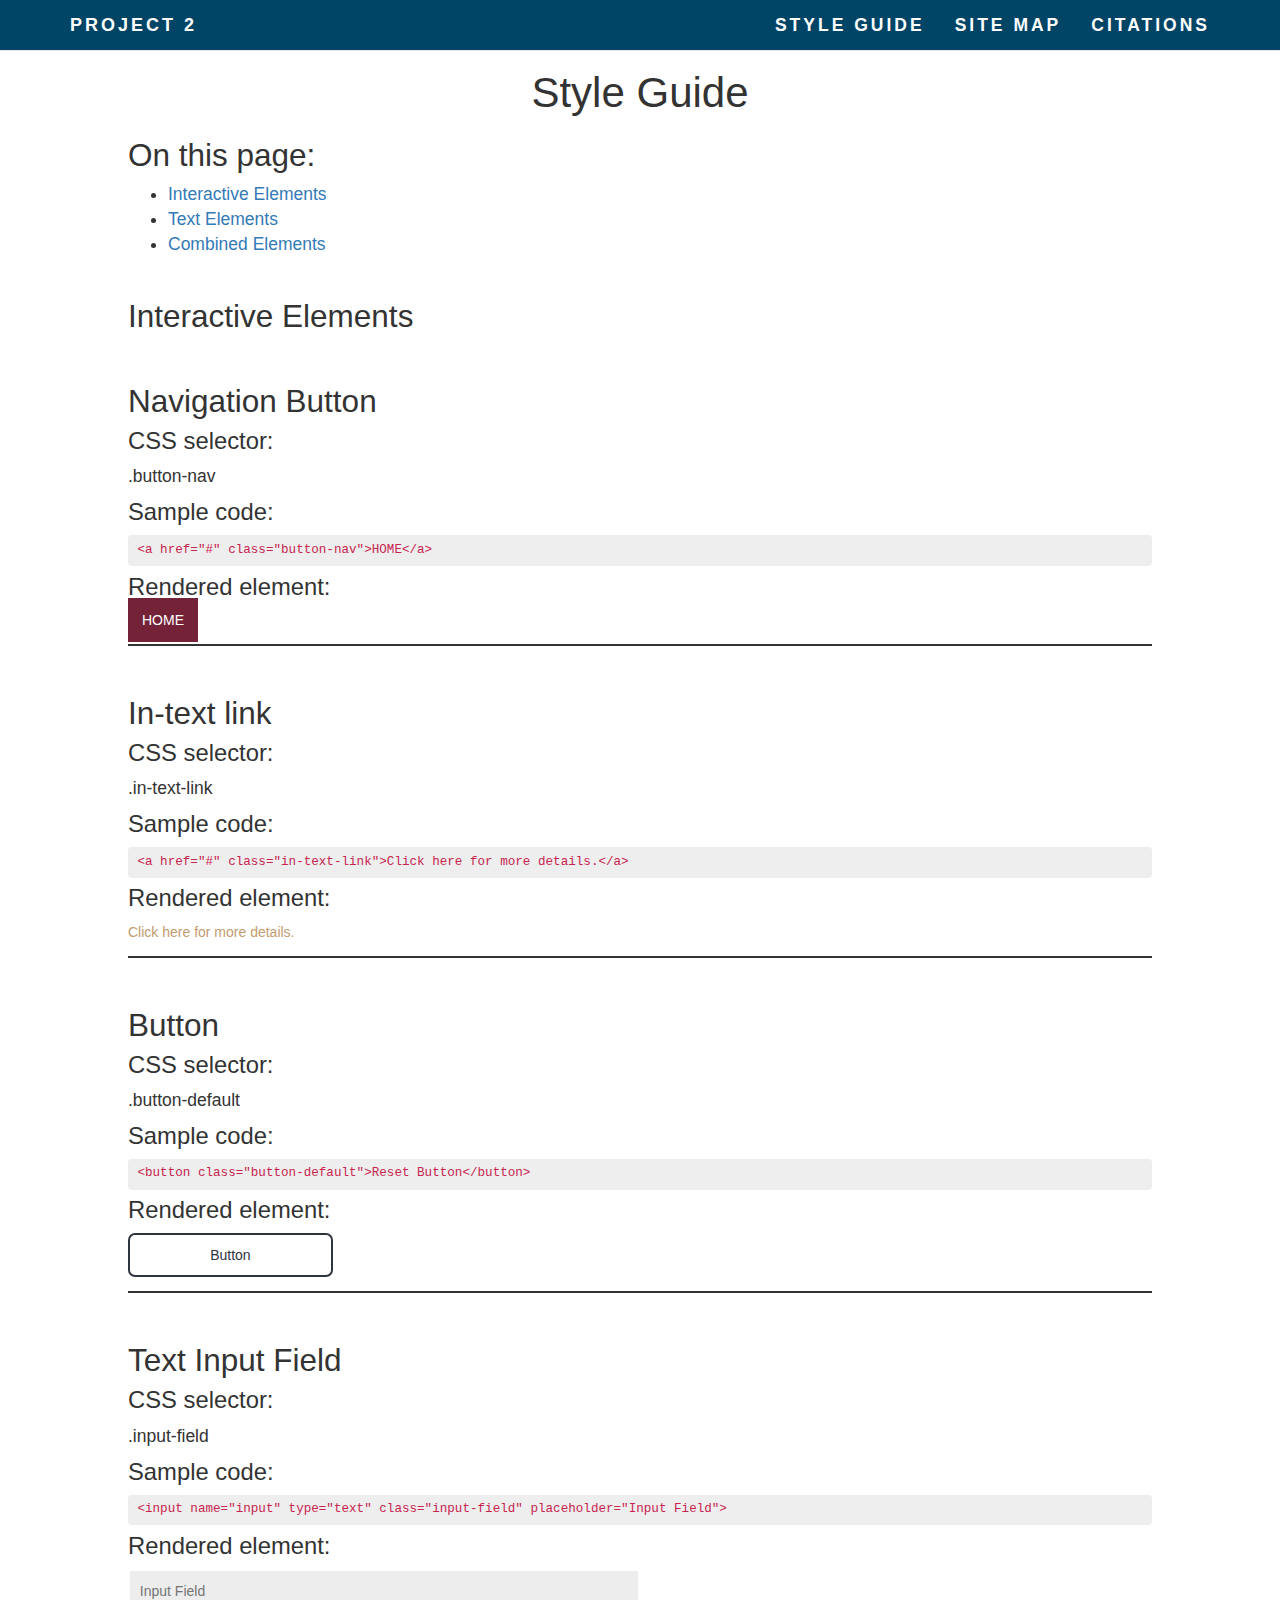
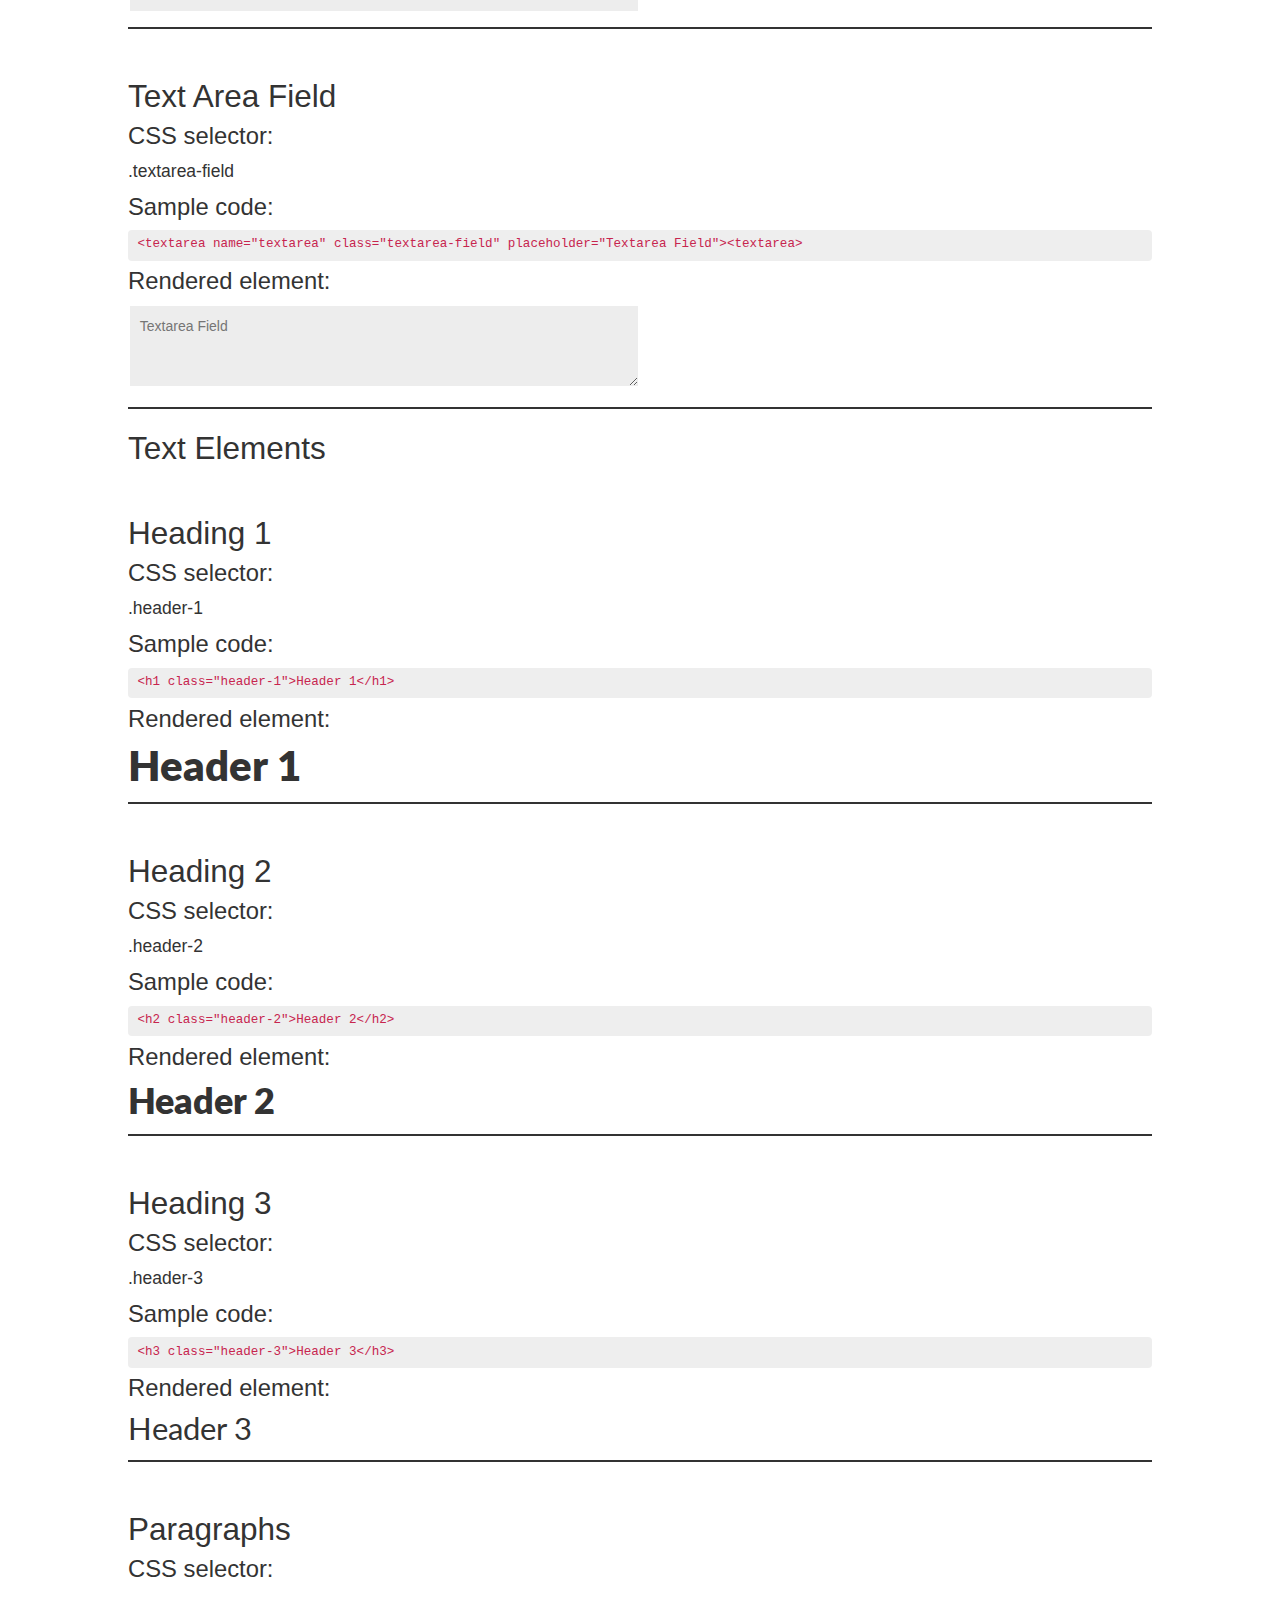
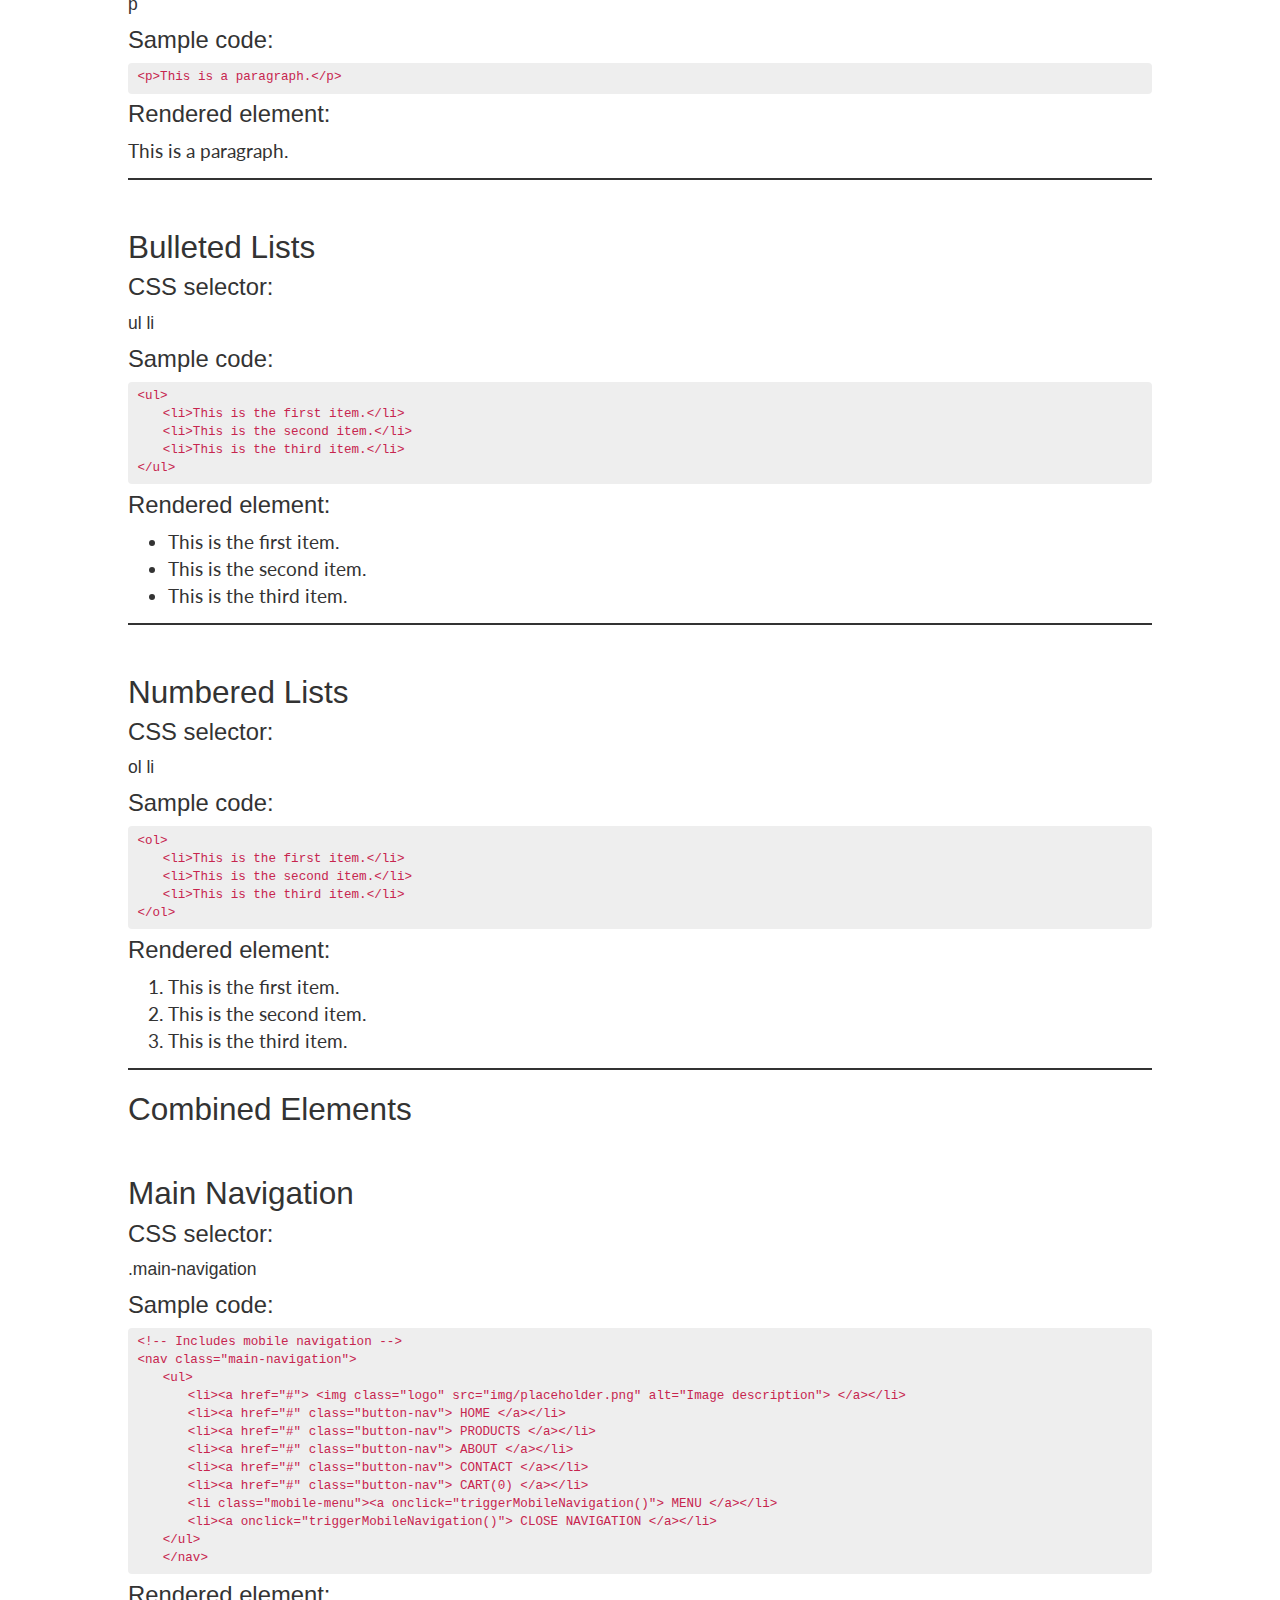
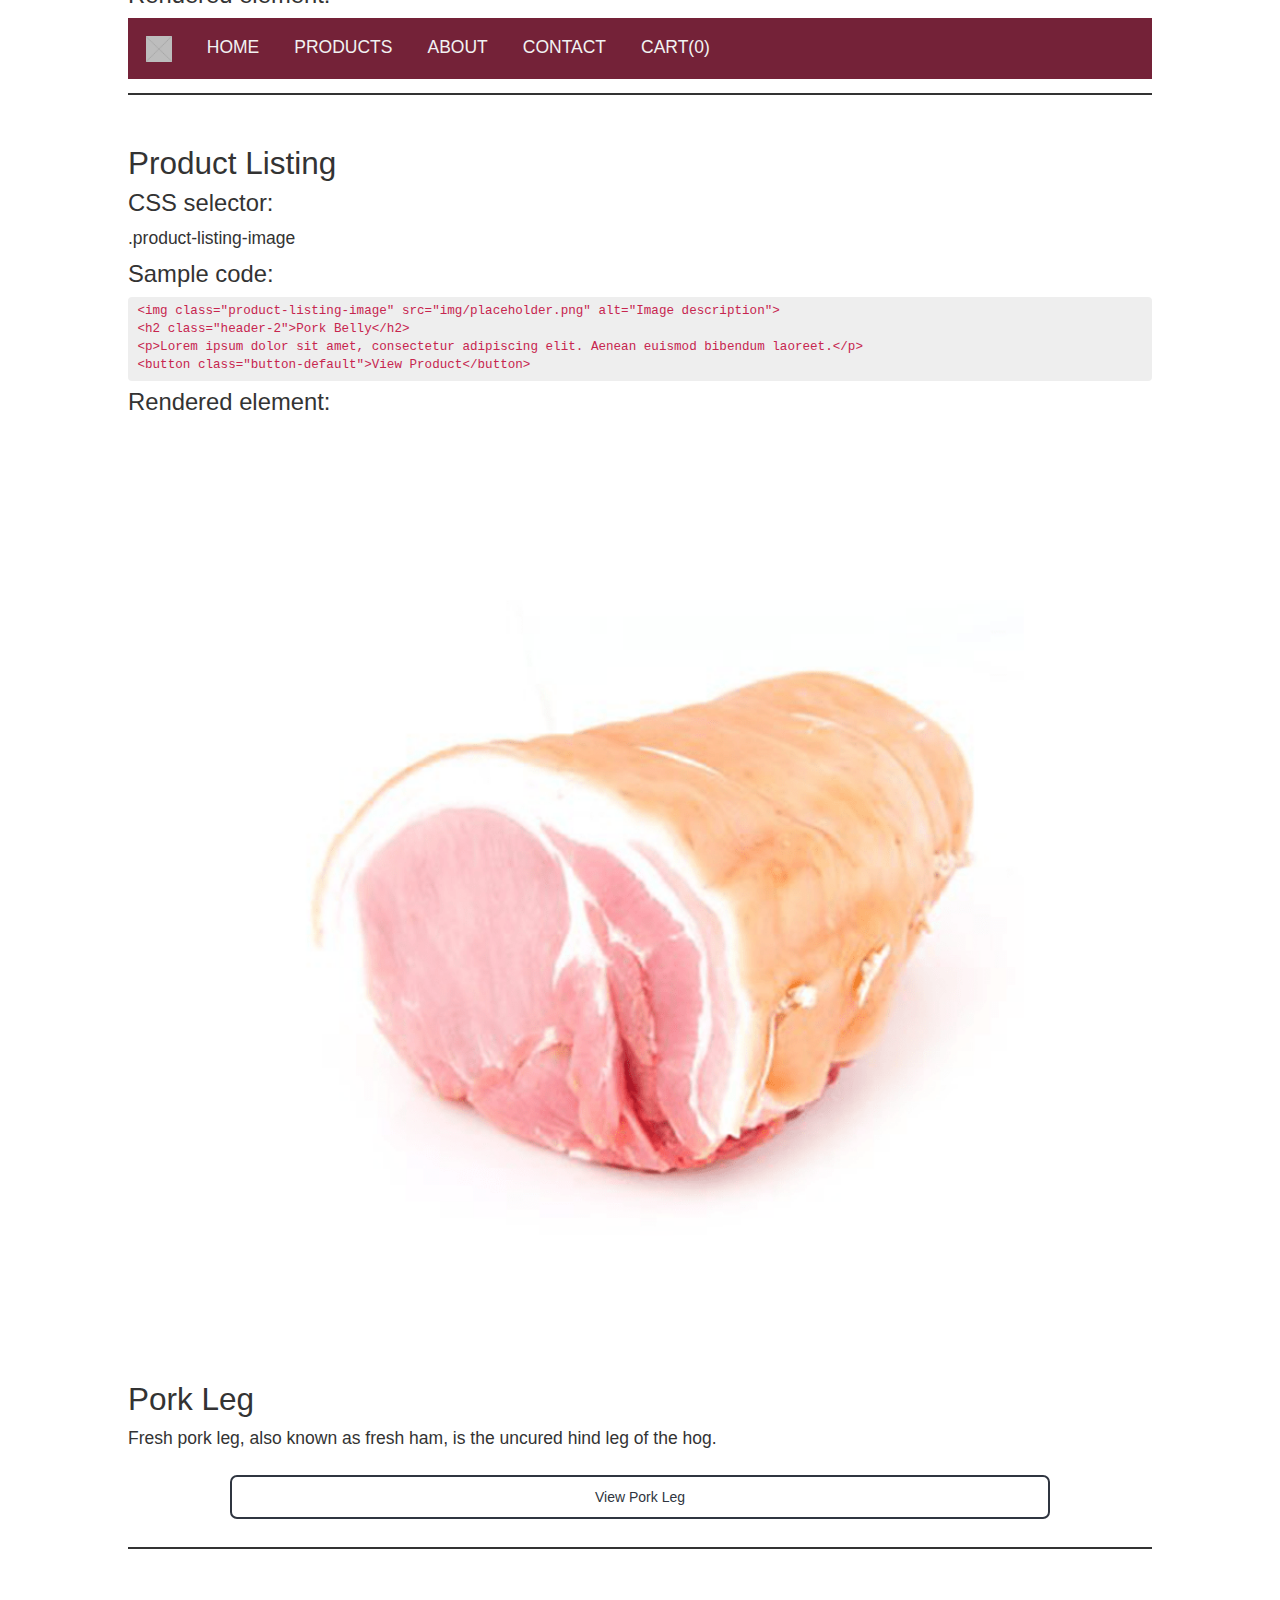
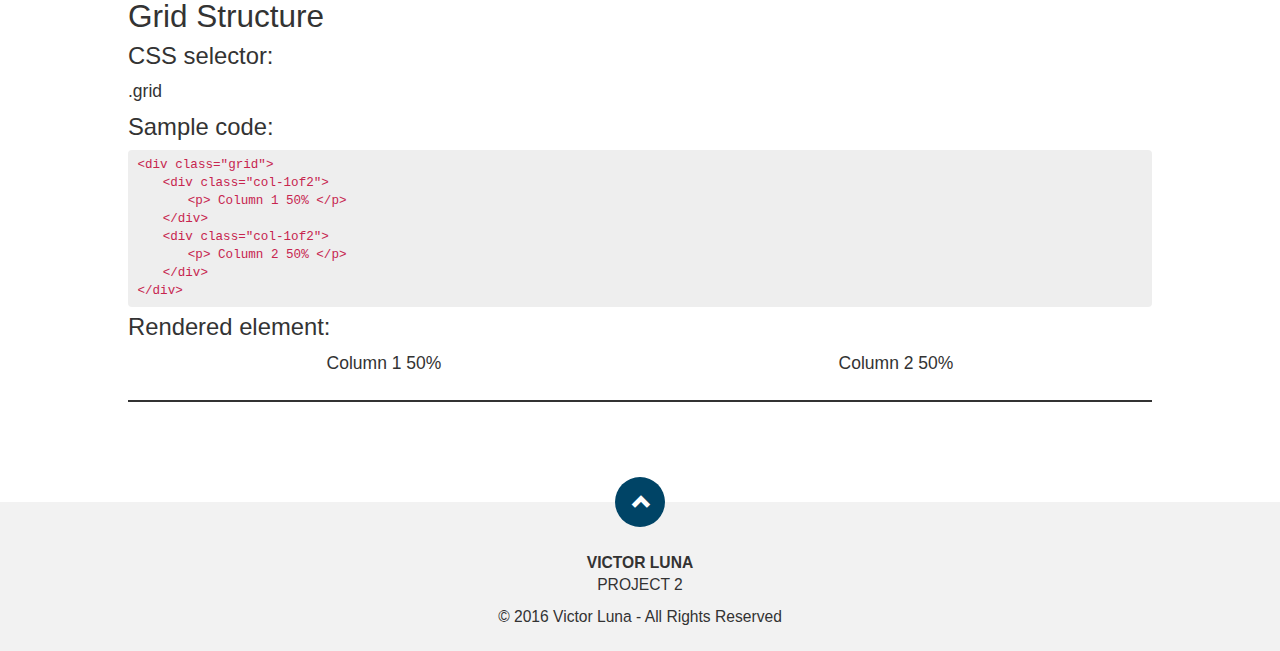
==== commit 363ef70d: "Fixed validation issues in cart, checkout, contact, product detail and the style guide" ====
--- a/style-guide-and-citations/index.html
+++ b/style-guide-and-citations/index.html
@@ -29,7 +29,7 @@
                         <span class="icon-bar"></span>
                         <span class="icon-title">MENU</span>
                     </a>
-                    <a class="navbar-brand" href="../index.html">PROJECT 2</a>
+                    <a class="navbar-brand" href="../index.php">PROJECT 2</a>
                 </div>
 
                 <div id="navigation">
@@ -61,7 +61,7 @@
 
          <!-- INTERACTIVE ELEMENTS SECTION // -->
         <section id="interactive-elements">
-
+            <h2>Interactive Elements</h2>
             <!-- Default Button styling section -->
             <section>
                 <h2>Navigation Button</h2>
@@ -117,6 +117,7 @@
 
         <!-- TEXT ELEMENTS SECTION // -->
         <section id="text-elements">
+            <h2>Text Elements</h2>
             <section>
                 <h2>Heading 1</h2>
                 <h3>CSS selector:</h3>
@@ -124,7 +125,7 @@
                 <h3>Sample code:</h3>
                 <code>&lt;h1 class="header-1"&gt;Header 1&lt;/h1&gt;</code>
                 <h3>Rendered element:</h3>
-                <h1 class="header-1">Header 1</h1>
+                <h2 class="header-1">Header 1</h2>
             </section>
             
             <section>
@@ -193,6 +194,7 @@
 
         <!-- COMBINED ELEMENTS SECTION // -->
         <section id="combined-elements">
+            <h2>Combined Elements</h2>
             <section>
                 <h2>Main Navigation</h2>
                 <h3>CSS selector:</h3>
@@ -243,7 +245,7 @@
                 <img class="product-listing-image" src="../img/pork-leg.png" alt="Image of raw pork leg">
                 <h2>Pork Leg</h2>
                 <p>Fresh pork leg, also known as fresh ham, is the uncured hind leg of the hog.</p>
-                <a href="product-detail-1.php"> <button class="button-view-product">View Pork Leg</button></a>
+                <button class="button-view-product">View Pork Leg</button>
             </section>
 
             <section>
